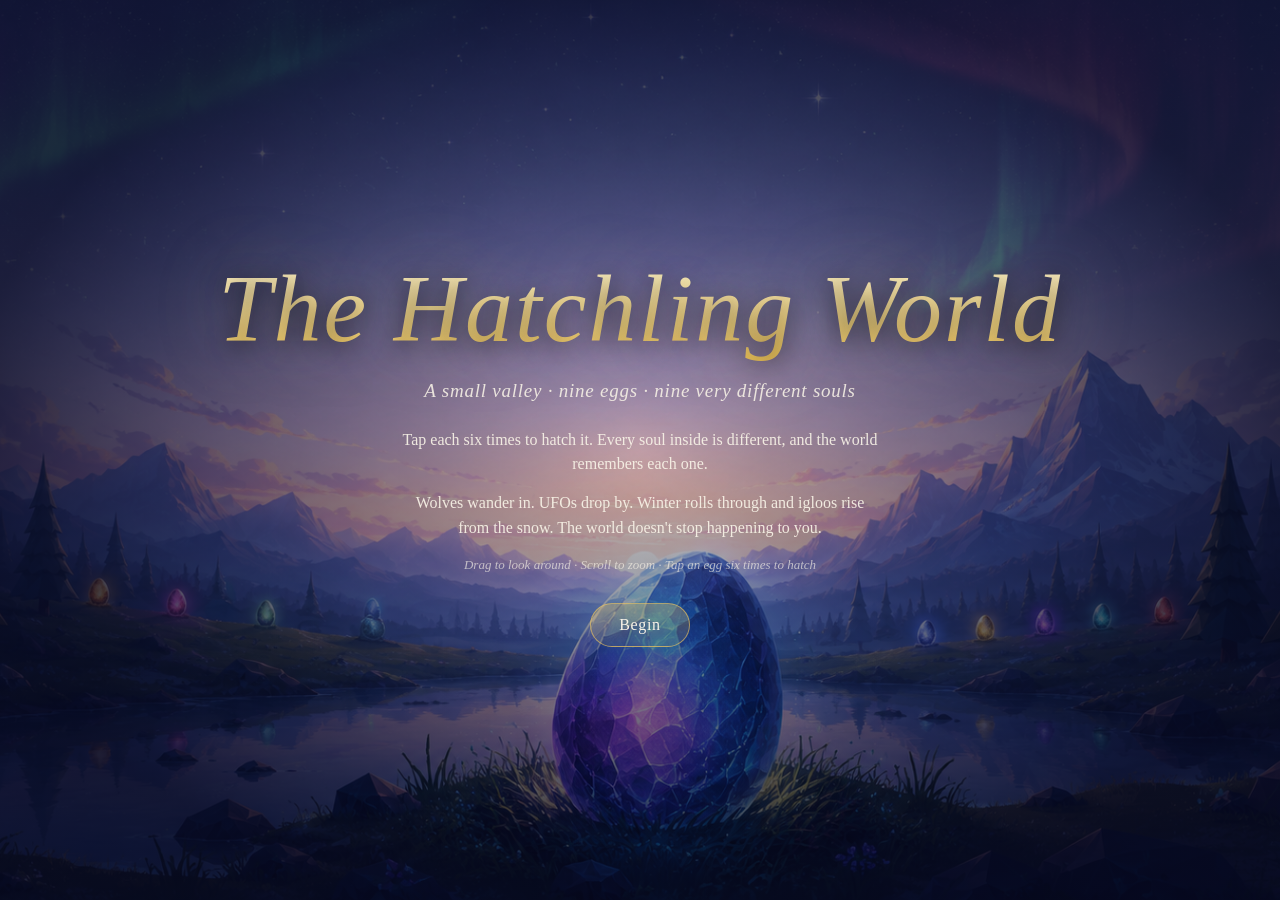
==== v2/index.html @ 956d5a46 "v2: update with vendored three.js + playtested-clean build Updates /v2/ on gh-pages with the latest " ====
<!doctype html>
<html lang="en">
  <head>
    <meta charset="utf-8" />
    <meta name="viewport" content="width=device-width,initial-scale=1,viewport-fit=cover" />
    <title>BlueChicken · The Hatchling World</title>
    <link rel="stylesheet" href="styles.css" />
    <!-- three.js + addons vendored locally under ./vendor/ so we don't depend
         on a CDN at runtime (avoids CORS / network-policy / SLA risk). The
         importmap maps the bare "three" specifier and the "three/addons/"
         prefix to local paths; the addon files themselves use `import {...}
         from 'three'` and resolve through the same map. -->
    <script type="importmap">
    {
      "imports": {
        "three":          "./vendor/three.module.js",
        "three/addons/":  "./vendor/"
      }
    }
    </script>
  </head>
  <body>
    <main id="stage" aria-label="A living 3D world where hatchlings roam and events visit">
      <canvas id="webgl"></canvas>

      <!-- Top status bar: time, weather, current event, hatched count. -->
      <header id="hud-top" role="status" aria-live="polite">
        <div class="hud-pill" id="time-pill"><span class="hud-icon" id="time-icon">☀</span><span id="time-label">Day</span></div>
        <div class="hud-pill" id="weather-pill"><span class="hud-icon" id="weather-icon">·</span><span id="weather-label">Clear</span></div>
        <div class="hud-pill" id="event-pill"><span class="hud-icon">⚑</span><span id="event-label">All quiet</span></div>
        <div class="hud-pill" id="joy-pill"><span class="hud-icon">♡</span><span id="joy-label">0 / 9 hatched</span></div>
        <button class="hud-pill hud-button" id="shop-toggle" type="button" aria-label="Open shop">⚡ Shop</button>
        <button class="hud-pill hud-button" id="codex-toggle" type="button" aria-label="Open codex">📖 Codex</button>
        <button class="hud-pill hud-button" id="audio-toggle" type="button" aria-label="Toggle audio">🔇</button>
        <button class="hud-pill hud-button" id="dev-toggle" type="button" aria-label="Toggle dev panel" hidden>⚙ Dev</button>
      </header>

      <!-- Roster strip along the bottom. -->
      <footer id="roster" aria-label="Your hatchlings"></footer>

      <!-- Inspector panel. -->
      <aside id="inspector" hidden aria-live="polite">
        <button class="close" id="inspector-close" aria-label="Close">×</button>
        <img id="insp-portrait" class="portrait" alt="" hidden />
        <h2 id="insp-name"></h2>
        <p class="role" id="insp-role"></p>
        <p class="story" id="insp-story"></p>
        <div class="stats">
          <div><span class="k">Mood</span><span class="v" id="insp-mood"></span></div>
          <div><span class="k">Joy</span><div class="bar"><div id="insp-joy"></div></div></div>
        </div>
        <button class="special" id="insp-special"></button>
        <ul class="discoveries" id="insp-discoveries"></ul>
      </aside>

      <div id="toast" role="status" aria-live="polite"></div>

      <!-- Camera/interaction hints — fades after a few seconds. -->
      <div id="controls-hint">
        <span>Drag · look around</span>
        <span>Scroll · zoom</span>
        <span>Tap an egg · hatch</span>
        <span>Tap a hatchling · pet</span>
      </div>

      <section id="welcome" role="dialog" aria-modal="false">
        <div class="welcome-art" id="welcome-art"></div>
        <div class="welcome-inner">
          <h1 class="title">The Hatchling World</h1>
          <p class="tagline">A small valley · nine eggs · nine very different souls</p>
          <p>Tap each six times to hatch it. Every soul inside is different, and the world remembers each one.</p>
          <p>Wolves wander in. UFOs drop by. Winter rolls through and igloos rise from the snow. The world doesn't stop happening to you.</p>
          <p class="hint">Drag to look around · Scroll to zoom · Tap an egg six times to hatch</p>
          <button id="welcome-go">Begin</button>
        </div>
      </section>

      <!-- Discovery codex — full-screen open book showing every hatched soul.
           Populated by main3d.js from the world's actors + discoveries. -->
      <section id="codex" hidden aria-modal="true">
        <button class="close" id="codex-close" aria-label="Close codex">×</button>
        <div class="book">
          <div class="book-page left" id="codex-left">
            <div class="page-corner tl"></div><div class="page-corner tr"></div>
            <div class="page-corner bl"></div><div class="page-corner br"></div>
            <img id="codex-portrait" class="codex-portrait" alt="" />
            <h2 id="codex-name"></h2>
            <p class="codex-role" id="codex-role"></p>
            <p class="codex-story" id="codex-story"></p>
          </div>
          <div class="book-spine"></div>
          <div class="book-page right" id="codex-right">
            <div class="page-corner tl"></div><div class="page-corner tr"></div>
            <div class="page-corner bl"></div><div class="page-corner br"></div>
            <h3>Discoveries</h3>
            <ol id="codex-discoveries" class="codex-discoveries"></ol>
            <div class="codex-thumbs" id="codex-thumbs"></div>
          </div>
        </div>
      </section>

      <!-- Accelerator shop — opens from the ⚡ HUD button. Items are defined in
           payments.js; the list is rendered by main3d.js. -->
      <section id="shop" hidden aria-modal="true">
        <div class="shop-card">
          <button class="close" id="shop-close" aria-label="Close shop">×</button>
          <h2>Tend the Valley Faster</h2>
          <p class="shop-blurb">Tiny boosts for the impatient gardener.<br><span class="shop-stripe-note">Powered by Stripe. All purchases support the keeper of the world.</span></p>
          <div class="shop-grid" id="shop-grid"></div>
        </div>
      </section>

      <!-- Mock-payment confirmation. Shown when no real Stripe link is configured;
           pretends to charge and grants the items so the flow works in demos. -->
      <section id="paystub" hidden aria-modal="true">
        <div class="shop-card paystub-card">
          <button class="close" id="paystub-close" aria-label="Cancel">×</button>
          <h2 id="paystub-title">Confirm Purchase</h2>
          <p id="paystub-body"></p>
          <div class="paystub-buttons">
            <button id="paystub-cancel" class="paystub-cancel">Cancel</button>
            <button id="paystub-confirm" class="paystub-confirm">Pretend-Pay $<span id="paystub-amount">0.00</span></button>
          </div>
          <p class="shop-stripe-note">No real card charged — Stripe Payment Link not configured. Plug one in via <code>window.STRIPE_LINKS</code> and this dialog is skipped.</p>
        </div>
      </section>

      <!-- Tester / dev panel. Hidden unless `?dev=1` is in the URL or you press
           the backtick key. Free accelerators, instant hatching, time skips,
           event triggers, save reset. -->
      <aside id="devpanel" hidden>
        <header><strong>Dev Panel</strong><button id="devpanel-close" aria-label="Close">×</button></header>
        <section>
          <h4>Time</h4>
          <button data-dev="skipphase">Skip one phase</button>
          <button data-dev="cycle">Cycle to night</button>
          <button data-dev="fasttime">Toggle 10× time</button>
        </section>
        <section>
          <h4>Eggs / Joy</h4>
          <button data-dev="hatchone">Hatch one egg</button>
          <button data-dev="hatchall">Hatch all eggs</button>
          <button data-dev="joyall">Joy +1 all</button>
          <button data-dev="solis">Summon Solis</button>
        </section>
        <section>
          <h4>Events</h4>
          <button data-event="ufo">UFO</button>
          <button data-event="wolf">Wolf</button>
          <button data-event="winter">Winter</button>
          <button data-event="auroraBorealis">Aurora</button>
          <button data-event="meteor">Meteors</button>
          <button data-event="eclipse">Eclipse</button>
        </section>
        <section>
          <h4>Shop</h4>
          <button data-dev="freeacc">+5 of each accelerator</button>
          <button data-dev="opacc">Open shop</button>
        </section>
        <section>
          <h4>Save</h4>
          <button data-dev="reset">Reset save (reload)</button>
        </section>
      </aside>

      <!-- Hatch reveal — full-screen celebration when a new character hatches. -->
      <section id="reveal" hidden aria-live="polite">
        <div class="reveal-card">
          <img id="reveal-portrait" class="portrait" alt="" />
          <h2 id="reveal-name"></h2>
          <p class="role" id="reveal-role"></p>
          <p class="story" id="reveal-story"></p>
          <button id="reveal-go">Continue</button>
        </div>
      </section>
    </main>

    <script type="module" src="main3d.js"></script>
  </body>
</html>
---- v2/styles.css ----
/* The whole game is a single full-viewport stage; the WebGL canvas fills it
   and all UI floats over it as DOM. Avoid scrolling so the world feels framed. */

:root {
  --ink:        #0e1226;       /* legacy dark text (welcome screen, body) */
  --ink-warm:   #2b1e0a;       /* parchment-card text */
  --ink-soft:   rgba(43, 30, 10, 0.78);
  --ink-faint:  rgba(43, 30, 10, 0.5);
  --paper:      #f8f3e7;       /* legacy light text (welcome over splash) */
  --parchment:  #f6ebcf;
  --parchment-low: #e2d2a8;
  --paper-edge: rgba(80, 50, 20, 0.4);
  --gold:       #f4c95d;
  --gold-deep:  #8e6b25;
  --rose:       #ef89a8;
  --leaf:       #6fb46a;

  /* Painterly card chrome: cream parchment with a thin inked border and a
     soft inner highlight + lower shadow. Used on every HUD surface that
     "floats" over the 3D scene (pills, inspector, toast, roster slots). */
  --hud-bg:     linear-gradient(180deg, var(--parchment) 0%, var(--parchment-low) 100%);
  --hud-bg-hi:  linear-gradient(180deg, #f8edd1 0%, #e8d8ad 100%);
  --parchment-shadow:
    inset 0 1px 0 rgba(255,255,255,0.55),
    inset 0 -2px 4px rgba(80, 50, 20, 0.14),
    0 2px 6px rgba(0, 0, 0, 0.30);

  --ease-soft:  cubic-bezier(.22,.61,.36,1);
}

* { box-sizing: border-box; }

html, body {
  margin: 0;
  height: 100%;
  overflow: hidden;
  font-family: "Cochin", "Iowan Old Style", "Palatino", Georgia, serif;
  color: var(--paper);
  background: #06081e;
  -webkit-font-smoothing: antialiased;
  user-select: none;
  -webkit-user-select: none;
  touch-action: manipulation;
}

#stage {
  position: fixed;
  inset: 0;
  overflow: hidden;
}

#webgl {
  position: absolute;
  inset: 0;
  width: 100%;
  height: 100%;
  display: block;
  touch-action: none;
}

/* --- HUD -------------------------------------------------------------------- */

#hud-top {
  position: absolute;
  top: 14px;
  left: 50%;
  transform: translateX(-50%);
  display: flex;
  gap: 10px;
  z-index: 10;
  pointer-events: none;
  flex-wrap: wrap;
  justify-content: center;
  max-width: calc(100vw - 24px);
}

.hud-pill {
  display: inline-flex;
  align-items: center;
  gap: 8px;
  padding: 7px 14px;
  border-radius: 999px;
  background: var(--hud-bg);
  font-size: 14px;
  font-style: italic;
  letter-spacing: 0.02em;
  border: 1px solid var(--paper-edge);
  color: var(--ink-warm);
  box-shadow: var(--parchment-shadow);
}
.hud-icon { font-size: 16px; line-height: 1; color: var(--gold-deep); }

#event-pill { background: linear-gradient(180deg, #f8e9b8 0%, #ecd278 100%); border-color: rgba(140, 95, 30, 0.55); }
#event-pill .hud-icon { color: #6a4810; }

/* Audio toggle is a pill that behaves like a button. */
.hud-button {
  pointer-events: auto;
  cursor: pointer;
  font: inherit;
  color: var(--ink-warm);
  padding: 5px 10px;
  letter-spacing: 0;
  transition: background 0.2s var(--ease-soft), transform 0.1s var(--ease-soft);
}
.hud-button:hover  { background: var(--hud-bg-hi); }
.hud-button:active { transform: scale(0.95); }

/* --- Roster ----------------------------------------------------------------- */

#roster {
  position: absolute;
  left: 50%;
  bottom: 16px;
  transform: translateX(-50%);
  display: flex;
  gap: 10px;
  padding: 10px 12px;
  border-radius: 22px;
  background: var(--hud-bg);
  border: 1px solid var(--paper-edge);
  box-shadow: var(--parchment-shadow);
  z-index: 10;
  max-width: calc(100vw - 32px);
  overflow-x: auto;
  scrollbar-width: none;
}
#roster::-webkit-scrollbar { display: none; }

/* Each slot is a gilt-framed miniature. The painting (portrait img) fills the
   slot; the slot itself supplies the cream mat and gold frame. */
.slot {
  position: relative;
  width: 66px;
  min-width: 66px;
  height: 78px;
  border-radius: 8px;
  background: linear-gradient(180deg, #f6ebcf 0%, #d8c08a 100%);
  border: 1.5px solid var(--gold-deep);
  display: flex;
  flex-direction: column;
  align-items: center;
  justify-content: flex-start;
  cursor: pointer;
  transition: transform 0.2s var(--ease-soft), box-shadow 0.2s var(--ease-soft);
  padding: 5px 4px 4px;
  flex: 0 0 auto;
  box-shadow:
    inset 0 1px 0 rgba(255,255,255,0.6),
    inset 0 -2px 3px rgba(80, 50, 20, 0.18),
    0 2px 6px rgba(0, 0, 0, 0.35);
}
.slot:hover         { transform: translateY(-3px); box-shadow: inset 0 1px 0 rgba(255,255,255,0.6), 0 4px 12px rgba(0,0,0,0.4); }
.slot.locked        { cursor: default; filter: sepia(0.7) brightness(0.6); }
.slot.locked:hover  { transform: none; }
.slot.active        {
  background: linear-gradient(180deg, #fff3c8 0%, #e9c870 100%);
  border-color: var(--gold);
  box-shadow:
    inset 0 1px 0 rgba(255,255,255,0.7),
    0 0 0 2px rgba(244,201,93,0.45),
    0 0 22px rgba(244,201,93,0.55);
}

.slot-swatch {
  width: 44px;
  height: 44px;
  border-radius: 6px;
  box-shadow: inset 0 -6px 0 rgba(0,0,0,0.15), 0 1px 0 rgba(255,255,255,0.2);
}
.slot-portrait {
  width: 52px;
  height: 52px;
  border-radius: 4px;
  object-fit: cover;
  border: 1px solid rgba(80, 50, 20, 0.5);
  box-shadow:
    inset 0 0 0 1px rgba(255,255,255,0.45),
    0 1px 3px rgba(0,0,0,0.35);
  background: #f8edd1;
}
.slot-name {
  margin-top: 3px;
  font-size: 10px;
  font-style: italic;
  letter-spacing: 0.04em;
  color: var(--ink-warm);
  white-space: nowrap;
  max-width: 60px;
  overflow: hidden;
  text-overflow: ellipsis;
}
.slot .pip {
  position: absolute;
  top: -6px;
  right: -6px;
  width: 20px;
  height: 20px;
  border-radius: 50%;
  background: var(--gold);
  color: #1a1208;
  font-size: 12px;
  font-weight: 700;
  display: flex;
  align-items: center;
  justify-content: center;
  cursor: pointer;
  box-shadow: 0 2px 6px rgba(0,0,0,0.3);
}
.slot .pip:hover { transform: scale(1.1); }

/* --- Inspector panel --------------------------------------------------------- */

#inspector {
  position: absolute;
  right: 18px;
  top: 60px;
  width: 290px;
  padding: 18px 18px 16px;
  border-radius: 14px 16px 12px 18px;  /* slightly irregular = deckle-edge */
  background: var(--hud-bg);
  border: 1px solid var(--paper-edge);
  color: var(--ink-warm);
  z-index: 11;
  box-shadow:
    inset 0 1px 0 rgba(255,255,255,0.55),
    inset 0 -3px 6px rgba(80, 50, 20, 0.14),
    0 12px 36px rgba(0, 0, 0, 0.45);
  animation: slide-in 0.35s var(--ease-soft);
}
@keyframes slide-in {
  from { transform: translateX(20px); opacity: 0; }
  to   { transform: translateX(0); opacity: 1; }
}

#inspector .close {
  position: absolute;
  top: 8px; right: 10px;
  background: none; border: 0; color: var(--ink-warm);
  font-size: 22px; line-height: 1; cursor: pointer; opacity: 0.6;
}
#inspector .close:hover { opacity: 1; }

#inspector .portrait {
  display: block;
  width: 110px;
  height: 110px;
  margin: 0 auto 10px;
  border-radius: 8px;
  object-fit: cover;
  border: 2px solid var(--gold-deep);
  box-shadow:
    inset 0 0 0 1px rgba(255,255,255,0.4),
    0 4px 14px rgba(0,0,0,0.45);
  background: #f8edd1;
}
/* Golden italic serif heading — same treatment as the welcome title. */
#inspector h2 {
  margin: 0 0 4px;
  font-size: 22px;
  font-style: italic;
  letter-spacing: 0.01em;
  text-align: center;
  background: linear-gradient(180deg, var(--gold) 0%, var(--gold-deep) 100%);
  -webkit-background-clip: text;
          background-clip: text;
  color: transparent;
  text-shadow: 0 1px 0 rgba(255,255,255,0.35);
}
#inspector .role  { margin: 0 0 10px; color: var(--ink-faint); font-style: italic; font-size: 13px; text-align: center; }
#inspector .story { margin: 0 0 14px; color: var(--ink-soft); font-size: 14px; line-height: 1.5; font-style: italic; }

#inspector .stats {
  display: grid;
  grid-template-columns: auto 1fr;
  gap: 6px 12px;
  align-items: center;
  margin-bottom: 12px;
  font-size: 13px;
}
#inspector .stats .k { color: var(--ink-faint); font-style: italic; }
#inspector .stats .v { color: var(--ink-warm); font-style: italic; }
#inspector .stats .bar {
  grid-column: 2;
  height: 7px;
  border-radius: 4px;
  background: rgba(80, 50, 20, 0.18);
  box-shadow: inset 0 1px 2px rgba(80, 50, 20, 0.3);
  overflow: hidden;
}
#inspector .stats .bar > div {
  height: 100%;
  background: linear-gradient(90deg, var(--rose), var(--gold));
  width: 0%;
  transition: width 0.5s var(--ease-soft);
}

#inspector .special {
  width: 100%;
  padding: 10px 14px;
  border-radius: 10px;
  border: 1px solid var(--gold-deep);
  background: linear-gradient(180deg, #f9e29d 0%, #e3b956 100%);
  color: #4a3416;
  font-family: inherit;
  font-style: italic;
  font-size: 15px;
  letter-spacing: 0.02em;
  cursor: pointer;
  box-shadow:
    inset 0 1px 0 rgba(255,255,255,0.55),
    inset 0 -2px 3px rgba(80, 50, 20, 0.18),
    0 2px 6px rgba(0,0,0,0.25);
  transition: transform 0.1s var(--ease-soft), background 0.2s var(--ease-soft);
}
#inspector .special:hover { background: linear-gradient(180deg, #fcec9a 0%, #f0c460 100%); }
#inspector .special:active { transform: scale(0.98); }
#inspector .special.cooling { opacity: 0.5; cursor: wait; }

#inspector .discoveries {
  list-style: none;
  margin: 14px 0 0;
  padding: 0;
  max-height: 110px;
  overflow-y: auto;
  font-size: 13px;
  color: var(--ink-soft);
  font-style: italic;
  line-height: 1.4;
}
#inspector .discoveries li {
  padding: 5px 0;
  border-top: 1px dashed rgba(80, 50, 20, 0.25);
}
#inspector .discoveries li:first-child { border-top: 0; }

/* --- Toast ------------------------------------------------------------------ */

#toast {
  position: absolute;
  top: 70px;
  left: 50%;
  transform: translateX(-50%) translateY(-10px);
  padding: 12px 24px;
  border-radius: 14px 18px 12px 22px;  /* deckle edge */
  background: var(--hud-bg);
  border: 1px solid var(--paper-edge);
  color: var(--ink-warm);
  font-size: 15px;
  font-style: italic;
  letter-spacing: 0.01em;
  z-index: 20;
  opacity: 0;
  pointer-events: none;
  box-shadow:
    inset 0 1px 0 rgba(255,255,255,0.55),
    0 8px 20px rgba(0, 0, 0, 0.4);
  transition: opacity 0.4s var(--ease-soft), transform 0.4s var(--ease-soft);
  max-width: 80vw;
  text-align: center;
}
#toast.show { opacity: 1; transform: translateX(-50%) translateY(0); }

/* --- Controls hint ---------------------------------------------------------- */

#controls-hint {
  position: absolute;
  left: 18px;
  bottom: 18px;
  z-index: 9;
  display: flex;
  flex-direction: column;
  gap: 4px;
  font-size: 12px;
  color: rgba(255,255,255,0.7);
  font-style: italic;
  text-shadow: 0 1px 2px rgba(0,0,0,0.6);
  transition: opacity 1.2s var(--ease-soft);
  pointer-events: none;
}
#controls-hint.fade { opacity: 0; }

/* --- Welcome ---------------------------------------------------------------- */

#welcome {
  position: absolute;
  inset: 0;
  z-index: 30;
  display: flex;
  flex-direction: column;
  align-items: center;
  justify-content: center;
  text-align: center;
  padding: 40px;
  transition: opacity 0.6s var(--ease-soft);
  overflow: hidden;
}
#welcome.hide { opacity: 0; pointer-events: none; }

/* Splash background — set as a style attribute in JS so we can swap the URL once
   the title image is generated. Falls back to the radial gradient otherwise. */
.welcome-art {
  position: absolute;
  inset: 0;
  background: radial-gradient(ellipse at center, rgba(6,8,30,0.55), rgba(6,8,30,0.95));
  background-size: cover;
  background-position: center;
  z-index: 0;
}
.welcome-art::after {
  /* Vignette over the splash so the text stays readable on any image. */
  content: "";
  position: absolute; inset: 0;
  background: radial-gradient(ellipse at center, rgba(6,8,30,0.20), rgba(6,8,30,0.85) 75%);
}
.welcome-inner {
  position: relative;
  z-index: 1;
  display: flex;
  flex-direction: column;
  align-items: center;
}
#welcome h1 {
  font-size: clamp(28px, 5vw, 48px);
  margin: 0 0 16px;
  letter-spacing: 0.01em;
}

/* Big serif title sitting over the splash, with a gold-into-cream gradient
   fill plus a wide soft glow so it reads on any background. Staggered entry. */
#welcome h1.title {
  font-size: clamp(40px, 8vw, 96px);
  font-weight: 400;
  font-style: italic;
  letter-spacing: 0.02em;
  margin: 0 0 12px;
  background: linear-gradient(180deg, #fff8d8 0%, #f0c558 100%);
  -webkit-background-clip: text;
          background-clip: text;
  color: transparent;
  text-shadow: 0 4px 24px rgba(0,0,0,0.6), 0 0 80px rgba(244,201,93,0.35);
  animation: title-in 1.6s var(--ease-soft) both;
}
@keyframes title-in {
  from { transform: translateY(14px) scale(0.96); opacity: 0; filter: blur(6px); }
  to   { transform: translateY(0) scale(1);       opacity: 1; filter: blur(0); }
}
#welcome p.tagline {
  font-style: italic;
  font-size: clamp(15px, 2vw, 19px);
  letter-spacing: 0.04em;
  margin: 0 0 22px;
  animation: tagline-in 1.6s 0.3s var(--ease-soft) both;
}
@keyframes tagline-in {
  from { transform: translateY(8px); opacity: 0; }
  to   { transform: translateY(0);   opacity: 0.88; }
}

#welcome p {
  max-width: 480px;
  font-size: 16px;
  line-height: 1.55;
  opacity: 0.92;
  margin: 0 0 14px;
}
#welcome p.hint { font-size: 13px; opacity: 0.65; font-style: italic; }
#welcome button {
  margin-top: 14px;
  padding: 12px 28px;
  border-radius: 999px;
  border: 1px solid rgba(244,201,93,0.6);
  background: linear-gradient(180deg, rgba(244,201,93,0.30), rgba(244,201,93,0.08));
  color: var(--paper);
  font-family: inherit;
  font-size: 16px;
  letter-spacing: 0.04em;
  cursor: pointer;
  transition: transform 0.15s var(--ease-soft);
}
#welcome button:hover  { transform: scale(1.04); }
#welcome button:active { transform: scale(0.98); }

/* --- Discovery codex ------------------------------------------------------ */

#codex {
  position: absolute;
  inset: 0;
  z-index: 35;
  background: radial-gradient(ellipse at center, rgba(20,15,8,0.7), rgba(6,5,2,0.92));
  display: flex;
  align-items: center;
  justify-content: center;
  padding: 32px;
  animation: reveal-fade 0.4s var(--ease-soft);
}
#codex[hidden] { display: none; }

#codex .close {
  position: absolute;
  top: 18px; right: 18px;
  width: 40px; height: 40px;
  border-radius: 50%;
  border: 1px solid var(--paper-edge);
  background: var(--hud-bg);
  color: var(--ink-warm);
  font-size: 22px; line-height: 1;
  cursor: pointer;
  box-shadow: var(--parchment-shadow);
}
#codex .close:hover { background: var(--hud-bg-hi); }

.book {
  display: grid;
  grid-template-columns: 1fr 6px 1fr;
  gap: 0;
  max-width: 1100px;
  width: 100%;
  height: 100%;
  max-height: 760px;
  position: relative;
  filter: drop-shadow(0 30px 60px rgba(0,0,0,0.7));
  animation: book-open 0.55s var(--ease-soft);
}
@keyframes book-open {
  from { transform: scale(0.92) rotateX(8deg); opacity: 0; }
  to   { transform: scale(1) rotateX(0);       opacity: 1; }
}
.book-page {
  position: relative;
  background: linear-gradient(180deg, #f6ebcf 0%, #ead7a5 100%);
  border: 1px solid rgba(90, 60, 25, 0.4);
  padding: 36px 40px;
  overflow-y: auto;
  color: var(--ink-warm);
  box-shadow: inset 0 1px 0 rgba(255,255,255,0.55), inset 0 -3px 8px rgba(80, 50, 20, 0.18);
}
.book-page.left  { border-radius: 14px 4px 4px 14px; text-align: center; }
.book-page.right { border-radius: 4px 14px 14px 4px; }
.book-spine {
  background: linear-gradient(180deg, #6a4818 0%, #3e2a0e 50%, #6a4818 100%);
  border-left: 1px solid rgba(0,0,0,0.5);
  border-right: 1px solid rgba(0,0,0,0.5);
  box-shadow: inset 0 0 10px rgba(0,0,0,0.5);
}
/* Tiny gilt corner ornaments on each page. Drawn with conic gradients so we
   don't ship more assets. */
.page-corner {
  position: absolute;
  width: 28px;
  height: 28px;
  background:
    radial-gradient(circle at 8px 8px, rgba(244,201,93,0.85) 0 4px, transparent 5px),
    linear-gradient(45deg, transparent 50%, rgba(140,95,30,0.45) 50%, transparent 56%);
  background-size: 100% 100%;
  pointer-events: none;
}
.page-corner.tl { top: 8px; left: 8px;  transform: rotate(0deg); }
.page-corner.tr { top: 8px; right: 8px; transform: rotate(90deg); }
.page-corner.bl { bottom: 8px; left: 8px; transform: rotate(-90deg); }
.page-corner.br { bottom: 8px; right: 8px; transform: rotate(180deg); }

.codex-portrait {
  display: block;
  width: 260px;
  height: 260px;
  margin: 8px auto 18px;
  border-radius: 10px;
  object-fit: cover;
  border: 6px solid var(--gold-deep);
  outline: 1px solid var(--gold);
  outline-offset: -8px;
  box-shadow:
    inset 0 0 0 1px rgba(255,255,255,0.4),
    0 8px 22px rgba(0,0,0,0.5);
  background: #f8edd1;
}
#codex h2 {
  margin: 0 0 4px;
  font-size: clamp(28px, 4vw, 38px);
  font-style: italic;
  letter-spacing: 0.01em;
  background: linear-gradient(180deg, var(--gold) 0%, var(--gold-deep) 100%);
  -webkit-background-clip: text;
          background-clip: text;
  color: transparent;
  text-shadow: 0 1px 0 rgba(255,255,255,0.35);
}
.codex-role {
  margin: 0 0 18px;
  color: var(--ink-faint);
  font-style: italic;
  font-size: 15px;
}
.codex-story {
  margin: 0;
  color: var(--ink-soft);
  font-size: 16px;
  line-height: 1.6;
  font-style: italic;
  max-width: 380px;
  text-align: left;
}

.book-page.right h3 {
  margin: 4px 0 14px;
  font-size: 22px;
  font-style: italic;
  letter-spacing: 0.04em;
  color: var(--gold-deep);
  border-bottom: 1px solid rgba(140, 95, 30, 0.4);
  padding-bottom: 8px;
  text-align: left;
}
.codex-discoveries {
  list-style: none;
  counter-reset: discoveries;
  padding: 0;
  margin: 0 0 18px;
  color: var(--ink-soft);
  font-style: italic;
  font-size: 15px;
  line-height: 1.55;
}
.codex-discoveries li {
  position: relative;
  padding: 7px 0 7px 28px;
  border-top: 1px dashed rgba(80, 50, 20, 0.22);
  counter-increment: discoveries;
}
.codex-discoveries li:first-child { border-top: 0; }
.codex-discoveries li::before {
  content: counter(discoveries);
  position: absolute;
  left: 0; top: 7px;
  width: 20px;
  text-align: right;
  color: var(--gold-deep);
  font-style: italic;
}
.codex-discoveries .empty {
  border-top: 0;
  padding-left: 0;
  color: var(--ink-faint);
}
.codex-discoveries .empty::before { content: ""; }

.codex-thumbs {
  display: flex;
  flex-wrap: wrap;
  gap: 8px;
  padding-top: 12px;
  border-top: 1px solid rgba(80, 50, 20, 0.22);
}
.codex-thumb {
  width: 48px;
  height: 48px;
  border-radius: 6px;
  border: 1.5px solid var(--gold-deep);
  object-fit: cover;
  cursor: pointer;
  background: #f8edd1;
  box-shadow: inset 0 0 0 1px rgba(255,255,255,0.35), 0 1px 3px rgba(0,0,0,0.3);
  transition: transform 0.15s var(--ease-soft);
}
.codex-thumb:hover  { transform: translateY(-2px) scale(1.05); }
.codex-thumb.active { border-color: var(--gold); box-shadow: 0 0 0 2px rgba(244,201,93,0.4), 0 0 14px rgba(244,201,93,0.5); }
.codex-thumb.locked { filter: sepia(0.7) brightness(0.55); cursor: not-allowed; }

@media (max-width: 800px) {
  .book { grid-template-columns: 1fr; max-height: 100%; }
  .book-spine { display: none; }
  .codex-portrait { width: 180px; height: 180px; }
}

/* --- Shop ----------------------------------------------------------------- */

#shop, #paystub {
  position: absolute;
  inset: 0;
  z-index: 36;
  background: radial-gradient(ellipse at center, rgba(20,15,8,0.62), rgba(6,5,2,0.92));
  display: flex;
  align-items: center;
  justify-content: center;
  padding: 32px;
  animation: reveal-fade 0.4s var(--ease-soft);
}
#shop[hidden], #paystub[hidden] { display: none; }

.shop-card {
  max-width: 720px;
  width: 100%;
  background: linear-gradient(180deg, #f6ebcf 0%, #ead7a5 100%);
  border: 1px solid var(--paper-edge);
  border-radius: 14px 16px 12px 18px;
  color: var(--ink-warm);
  padding: 30px 32px 24px;
  box-shadow:
    inset 0 1px 0 rgba(255,255,255,0.55),
    inset 0 -3px 8px rgba(80, 50, 20, 0.16),
    0 18px 50px rgba(0, 0, 0, 0.55);
  animation: book-open 0.45s var(--ease-soft);
  position: relative;
}
.shop-card .close {
  position: absolute;
  top: 14px; right: 16px;
  width: 32px; height: 32px;
  border-radius: 50%;
  border: 1px solid var(--paper-edge);
  background: rgba(255,255,255,0.4);
  color: var(--ink-warm);
  font-size: 20px;
  cursor: pointer;
}
.shop-card h2 {
  margin: 0 0 6px;
  font-size: clamp(26px, 3.5vw, 32px);
  font-style: italic;
  background: linear-gradient(180deg, var(--gold) 0%, var(--gold-deep) 100%);
  -webkit-background-clip: text; background-clip: text;
  color: transparent;
  text-align: center;
}
.shop-blurb { margin: 0 0 18px; text-align: center; color: var(--ink-soft); font-style: italic; }
.shop-stripe-note {
  display: block;
  font-size: 11px;
  color: var(--ink-faint);
  letter-spacing: 0.04em;
  margin-top: 6px;
}

.shop-grid {
  display: grid;
  grid-template-columns: repeat(2, 1fr);
  gap: 14px;
}
@media (max-width: 600px) {
  .shop-grid { grid-template-columns: 1fr; }
}

.shop-item {
  background: linear-gradient(180deg, #f8edd1 0%, #e0cb96 100%);
  border: 1px solid var(--paper-edge);
  border-radius: 10px;
  padding: 14px 14px 12px;
  display: flex;
  flex-direction: column;
  gap: 8px;
  box-shadow: inset 0 1px 0 rgba(255,255,255,0.5), inset 0 -2px 4px rgba(80,50,20,0.15);
}
.shop-item .shop-item-row {
  display: flex; align-items: center; gap: 10px;
}
.shop-item .shop-icon {
  font-size: 30px; line-height: 1;
  color: var(--gold-deep);
}
.shop-item .shop-name {
  font-size: 18px; font-style: italic;
  color: var(--ink-warm);
  flex: 1;
}
.shop-item .shop-count {
  font-size: 12px; color: var(--ink-faint);
  font-style: italic;
}
.shop-item .shop-desc { font-size: 13px; color: var(--ink-soft); font-style: italic; line-height: 1.4; }
.shop-item .shop-actions {
  display: flex; gap: 8px; align-items: center;
  margin-top: auto;
}
.shop-item button {
  flex: 1;
  padding: 8px 12px;
  border-radius: 8px;
  border: 1px solid var(--gold-deep);
  background: linear-gradient(180deg, #f9e29d 0%, #e3b956 100%);
  color: #4a3416;
  font-family: inherit;
  font-style: italic;
  font-size: 13px;
  cursor: pointer;
  box-shadow: inset 0 1px 0 rgba(255,255,255,0.55), 0 1px 3px rgba(0,0,0,0.25);
}
.shop-item button:hover { background: linear-gradient(180deg, #fcec9a, #f0c460); }
.shop-item button.use-btn {
  background: linear-gradient(180deg, #e0d9c4, #cab98e);
  border-color: rgba(110, 80, 30, 0.6);
}
.shop-item button:disabled {
  opacity: 0.4; cursor: not-allowed;
}

.paystub-card { max-width: 480px; }
.paystub-buttons { display: flex; gap: 10px; margin-top: 14px; }
.paystub-buttons button {
  flex: 1;
  padding: 10px 14px;
  border-radius: 10px;
  font-family: inherit; font-style: italic; font-size: 14px;
  cursor: pointer;
}
.paystub-cancel  { background: rgba(255,255,255,0.4); color: var(--ink-warm); border: 1px solid var(--paper-edge); }
.paystub-confirm { background: linear-gradient(180deg, #f9e29d, #e3b956); color: #4a3416; border: 1px solid var(--gold-deep); }

/* --- Dev panel ------------------------------------------------------------ */

#devpanel {
  position: absolute;
  top: 60px;
  left: 18px;
  width: 230px;
  z-index: 14;
  background: rgba(20, 20, 30, 0.85);
  border: 1px solid rgba(120, 200, 120, 0.4);
  border-radius: 8px;
  padding: 10px 12px;
  color: #d0eecc;
  font: 12px/1.4 ui-monospace, Menlo, monospace;
  box-shadow: 0 4px 12px rgba(0,0,0,0.5);
  max-height: calc(100vh - 100px);
  overflow-y: auto;
}
#devpanel header {
  display: flex; justify-content: space-between; align-items: center;
  border-bottom: 1px solid rgba(120,200,120,0.3);
  padding-bottom: 6px; margin-bottom: 8px;
}
#devpanel header button {
  background: none; border: 0; color: #d0eecc; font-size: 16px; line-height: 1; cursor: pointer;
}
#devpanel section { margin-bottom: 8px; }
#devpanel h4 {
  font: 11px/1 ui-monospace, monospace;
  letter-spacing: 0.06em; color: #88c98a;
  margin: 0 0 4px; text-transform: uppercase;
}
#devpanel button {
  display: inline-block;
  margin: 2px 4px 2px 0;
  padding: 4px 8px;
  border: 1px solid rgba(120,200,120,0.4);
  background: rgba(30, 40, 30, 0.7);
  color: #d0eecc;
  font: inherit;
  border-radius: 4px;
  cursor: pointer;
}
#devpanel button:hover { background: rgba(50, 70, 50, 0.9); }

/* --- Hatch reveal --------------------------------------------------------- */

#reveal {
  position: absolute;
  inset: 0;
  z-index: 40;
  background: radial-gradient(ellipse at center, rgba(6,8,30,0.55), rgba(6,8,30,0.92));
  display: flex;
  align-items: center;
  justify-content: center;
  padding: 30px;
  animation: reveal-fade 0.4s var(--ease-soft);
}
#reveal[hidden] { display: none; }
@keyframes reveal-fade { from { opacity: 0; } to { opacity: 1; } }

.reveal-card {
  max-width: 460px;
  text-align: center;
  display: flex;
  flex-direction: column;
  align-items: center;
  gap: 14px;
  animation: reveal-pop 0.7s var(--ease-soft);
}
@keyframes reveal-pop {
  0%   { transform: translateY(20px) scale(0.92); opacity: 0; }
  100% { transform: translateY(0) scale(1); opacity: 1; }
}
.reveal-card .portrait {
  width: 240px;
  height: 240px;
  border-radius: 10px;
  object-fit: cover;
  /* Gilt frame: a thick dark border with a thin gold inset line. */
  border: 6px solid var(--gold-deep);
  outline: 1px solid var(--gold);
  outline-offset: -8px;
  box-shadow:
    inset 0 0 0 1px rgba(255,255,255,0.4),
    0 14px 42px rgba(0,0,0,0.6),
    0 0 0 14px rgba(244,201,93,0.08);
  background: #f8edd1;
  animation: reveal-kenburns 14s linear infinite;
  transform-origin: 50% 45%;
}
@keyframes reveal-kenburns {
  0%   { transform: scale(1.00) translate(0, 0); }
  50%  { transform: scale(1.14) translate(-2%, -3%); }
  100% { transform: scale(1.00) translate(0, 0); }
}
/* Slow rotating gold ring behind the portrait — implemented as an inner
   ::before halo on the card so we don't need an extra DOM element. */
.reveal-card { position: relative; }
.reveal-card::before {
  content: "";
  position: absolute;
  top: 6px;
  width: 248px;
  height: 248px;
  border-radius: 50%;
  background: conic-gradient(from 0deg, rgba(244,201,93,0.0), rgba(244,201,93,0.35), rgba(244,201,93,0.0) 70%);
  filter: blur(8px);
  z-index: -1;
  animation: reveal-ring 9s linear infinite;
}
@keyframes reveal-ring {
  from { transform: rotate(0deg); }
  to   { transform: rotate(360deg); }
}
/* Golden italic serif name — same treatment as the welcome title. */
.reveal-card h2 {
  margin: 8px 0 0;
  font-size: clamp(34px, 5vw, 44px);
  font-style: italic;
  letter-spacing: 0.01em;
  background: linear-gradient(180deg, #fff8d8 0%, #f0c558 100%);
  -webkit-background-clip: text;
          background-clip: text;
  color: transparent;
  text-shadow: 0 3px 16px rgba(0,0,0,0.55), 0 0 36px rgba(244,201,93,0.4);
  animation: reveal-name-in 0.9s 0.35s var(--ease-soft) both;
}
@keyframes reveal-name-in {
  from { transform: translateY(8px); opacity: 0; filter: blur(4px); }
  to   { transform: translateY(0);   opacity: 1; filter: blur(0); }
}
.reveal-card .role  {
  margin: 0;
  color: rgba(255, 240, 200, 0.85);
  font-style: italic;
  font-size: 16px;
  animation: reveal-name-in 0.9s 0.65s var(--ease-soft) both;
}
.reveal-card .story {
  margin: 0;
  font-size: 16px;
  line-height: 1.55;
  color: rgba(255, 244, 220, 0.92);
  max-width: 420px;
  font-style: italic;
  animation: reveal-name-in 1.0s 0.95s var(--ease-soft) both;
}
.reveal-card button {
  animation: reveal-name-in 0.9s 1.2s var(--ease-soft) both;
}
.reveal-card button {
  margin-top: 6px;
  padding: 10px 24px;
  border-radius: 999px;
  border: 1px solid rgba(244,201,93,0.6);
  background: linear-gradient(180deg, rgba(244,201,93,0.30), rgba(244,201,93,0.08));
  color: var(--paper);
  font-family: inherit;
  font-size: 14px;
  letter-spacing: 0.04em;
  cursor: pointer;
}
.reveal-card button:hover { transform: scale(1.04); }
.reveal-card button:active { transform: scale(0.98); }

/* --- Phones --------------------------------------------------------------- */

@media (max-width: 600px) {
  .reveal-card .portrait { width: 160px; height: 160px; }
  .reveal-card h2 { font-size: 28px; }
  #inspector { right: 8px; left: 8px; width: auto; top: 56px; }
  .hud-pill  { font-size: 12px; padding: 6px 10px; }
  .slot      { width: 54px; min-width: 54px; height: 54px; padding: 4px; }
  .slot-swatch { width: 26px; height: 26px; }
  .slot-name   { font-size: 9px; max-width: 50px; }
  #controls-hint { left: 8px; bottom: 8px; font-size: 11px; }
}
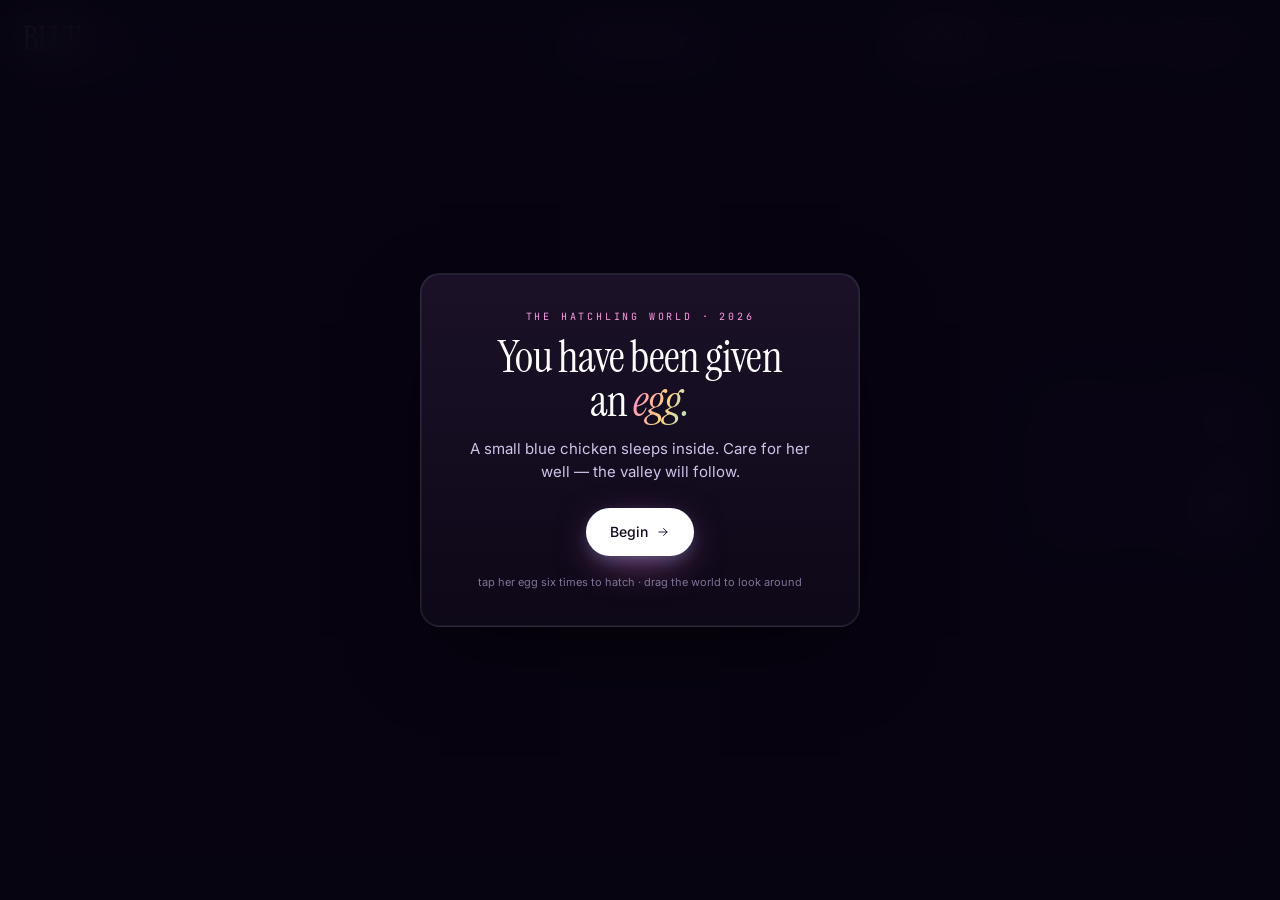
==== commit 42bf51ce: "v2: full UI port to V1 PRD (Cluckbot UI shell + Hatchling World engine)" ====
--- a/v2/index.html
+++ b/v2/index.html
@@ -1,180 +1,257 @@
 <!doctype html>
 <html lang="en">
-  <head>
-    <meta charset="utf-8" />
-    <meta name="viewport" content="width=device-width,initial-scale=1,viewport-fit=cover" />
-    <title>BlueChicken · The Hatchling World</title>
-    <link rel="stylesheet" href="styles.css" />
-    <!-- three.js + addons vendored locally under ./vendor/ so we don't depend
-         on a CDN at runtime (avoids CORS / network-policy / SLA risk). The
-         importmap maps the bare "three" specifier and the "three/addons/"
-         prefix to local paths; the addon files themselves use `import {...}
-         from 'three'` and resolve through the same map. -->
-    <script type="importmap">
-    {
-      "imports": {
-        "three":          "./vendor/three.module.js",
-        "three/addons/":  "./vendor/"
-      }
+<head>
+  <meta charset="utf-8" />
+  <meta name="viewport" content="width=device-width,initial-scale=1,viewport-fit=cover" />
+  <meta name="theme-color" content="#0a0710" />
+  <title>The Hatchling World — care for Blue, unlock a valley</title>
+  <meta name="description" content="Care for Blue Chicken. As your bond grows, prize hatchlings arrive — each from a different soul." />
+
+  <!-- V1 typography (Cluckbot PRD). Falls back to system fonts if CDN blocked. -->
+  <link rel="preconnect" href="https://fonts.googleapis.com" />
+  <link rel="preconnect" href="https://fonts.gstatic.com" crossorigin />
+  <link href="https://fonts.googleapis.com/css2?family=Inter:wght@300;400;500;600;700&family=Instrument+Serif:ital@0;1&family=JetBrains+Mono:wght@400;500;600&display=swap" rel="stylesheet" />
+  <link rel="stylesheet" href="styles.css" />
+
+  <script type="importmap">
+  {
+    "imports": {
+      "three":          "./vendor/three.module.js",
+      "three/addons/":  "./vendor/"
     }
-    </script>
-  </head>
-  <body>
-    <main id="stage" aria-label="A living 3D world where hatchlings roam and events visit">
-      <canvas id="webgl"></canvas>
-
-      <!-- Top status bar: time, weather, current event, hatched count. -->
-      <header id="hud-top" role="status" aria-live="polite">
-        <div class="hud-pill" id="time-pill"><span class="hud-icon" id="time-icon">☀</span><span id="time-label">Day</span></div>
-        <div class="hud-pill" id="weather-pill"><span class="hud-icon" id="weather-icon">·</span><span id="weather-label">Clear</span></div>
-        <div class="hud-pill" id="event-pill"><span class="hud-icon">⚑</span><span id="event-label">All quiet</span></div>
-        <div class="hud-pill" id="joy-pill"><span class="hud-icon">♡</span><span id="joy-label">0 / 9 hatched</span></div>
-        <button class="hud-pill hud-button" id="shop-toggle" type="button" aria-label="Open shop">⚡ Shop</button>
-        <button class="hud-pill hud-button" id="codex-toggle" type="button" aria-label="Open codex">📖 Codex</button>
-        <button class="hud-pill hud-button" id="audio-toggle" type="button" aria-label="Toggle audio">🔇</button>
-        <button class="hud-pill hud-button" id="dev-toggle" type="button" aria-label="Toggle dev panel" hidden>⚙ Dev</button>
+  }
+  </script>
+</head>
+<body>
+
+  <!-- Subtle film grain over everything, V1-style. -->
+  <div id="grain" aria-hidden="true"></div>
+
+  <!-- The 3D scene sits behind the HUD chrome. Same canvas id main3d.js binds to. -->
+  <canvas id="webgl" aria-hidden="true"></canvas>
+
+  <!-- =================== WELCOME / NAMING (V1 style) =================== -->
+  <div id="welcome" class="modal" aria-modal="false">
+    <div class="modal-card">
+      <p class="kicker">the hatchling world · 2026</p>
+      <h1>You have been given<br/>an <em>egg.</em></h1>
+      <p class="lede">A small blue chicken sleeps inside. Care for her well — the valley will follow.</p>
+      <button id="welcome-go" class="cta" type="button">
+        <span class="cta-label">Begin
+          <svg viewBox="0 0 24 24" width="14" height="14" aria-hidden="true">
+            <path d="M5 12h14M13 6l6 6-6 6" fill="none" stroke="currentColor" stroke-width="1.6" stroke-linecap="round" stroke-linejoin="round"/>
+          </svg>
+        </span>
+      </button>
+      <p class="modal-hint">tap her egg six times to hatch · drag the world to look around</p>
+    </div>
+  </div>
+
+  <!-- =================== MAIN STAGE =================== -->
+  <main id="stage" class="stage">
+
+    <!-- Topbar: BLUE / age / vibe / coins / quick buttons. -->
+    <header class="topbar">
+      <div class="top-left">
+        <h2 class="pet-name" id="petName">BLUE</h2>
+        <span class="pet-meta">
+          <span class="pet-stage" id="petStage">egg</span>
+          <span class="pet-age"   id="petAge">0s</span>
+        </span>
+      </div>
+      <div class="top-center">
+        <span class="vibe" id="petVibe">Tap her egg six times.</span>
+      </div>
+      <div class="top-right">
+        <span class="coin-balance" id="coinBalance" aria-label="Hatched count">
+          <span class="coin-icon" aria-hidden="true">◎</span>
+          <b id="coinCount">0 / 10</b>
+        </span>
+        <button id="codex-toggle" class="ghost" type="button">CODEX</button>
+        <button id="shop-toggle"  class="ghost" type="button">STORE</button>
+        <button id="audio-toggle" class="ghost" type="button">SOUND: OFF</button>
+        <button id="dev-toggle"   class="ghost" type="button" hidden>DEV</button>
+      </div>
+    </header>
+
+    <!-- Needs panel: 5 stat bars + bond. Surfaces from Blue's care.js. -->
+    <aside class="needs" id="careNeeds" aria-label="Blue's needs" hidden>
+      <div class="need" data-key="hunger">
+        <span class="need-icon" aria-hidden="true">⌬</span>
+        <span class="need-label">HUNGER</span>
+        <div class="need-bar"><i id="bar-hunger"></i></div>
+      </div>
+      <div class="need" data-key="energy">
+        <span class="need-icon" aria-hidden="true">◔</span>
+        <span class="need-label">ENERGY</span>
+        <div class="need-bar"><i id="bar-energy"></i></div>
+      </div>
+      <div class="need" data-key="happiness">
+        <span class="need-icon" aria-hidden="true">✿</span>
+        <span class="need-label">HAPPY</span>
+        <div class="need-bar"><i id="bar-happiness"></i></div>
+      </div>
+      <div class="need" data-key="cleanliness">
+        <span class="need-icon" aria-hidden="true">≈</span>
+        <span class="need-label">CLEAN</span>
+        <div class="need-bar"><i id="bar-cleanliness"></i></div>
+      </div>
+      <div class="need critical" data-key="sanity">
+        <span class="need-icon" aria-hidden="true">◉</span>
+        <span class="need-label">CALM</span>
+        <div class="need-bar"><i id="bar-sanity"></i></div>
+      </div>
+      <div class="need bond" data-key="bond">
+        <span class="need-icon" aria-hidden="true">♡</span>
+        <span class="need-label">BOND</span>
+        <div class="need-bar"><i id="bar-bond"></i></div>
+      </div>
+    </aside>
+
+    <!-- Right: world stats (BOND / HATCHED / NEXT PRIZE / EVENT). -->
+    <aside class="stats" aria-label="World stats">
+      <div class="stat"><span class="stat-label">HATCHED</span><span class="stat-value" id="stat-hatched">0 / 10</span></div>
+      <div class="stat"><span class="stat-label">NEXT</span><span class="stat-value" id="stat-next">—</span></div>
+      <div class="stat"><span class="stat-label">TIME</span><span class="stat-value" id="stat-time">DAY</span></div>
+      <div class="stat"><span class="stat-label">EVENT</span><span class="stat-value" id="stat-event">QUIET</span></div>
+    </aside>
+
+    <!-- Habitat — the 3D world is rendered to the webgl canvas behind. This
+         div is the click hit target and floats over the canvas for raycasting. -->
+    <div class="habitat" id="habitat" aria-label="The Hatchling Valley"></div>
+
+    <!-- Action bar: FEED / PLAY / PET / CLEAN / SLEEP (matches V1 verbatim). -->
+    <footer class="actions" id="careActions" hidden>
+      <button class="action" data-care="feed">
+        <span class="action-glyph">🌾</span>
+        <span class="action-name">FEED</span>
+      </button>
+      <button class="action" data-care="play">
+        <span class="action-glyph">⚐</span>
+        <span class="action-name">PLAY</span>
+      </button>
+      <button class="action" data-care="pet">
+        <span class="action-glyph">♡</span>
+        <span class="action-name">PET</span>
+      </button>
+      <button class="action" data-care="clean">
+        <span class="action-glyph">⌫</span>
+        <span class="action-name">CLEAN</span>
+      </button>
+      <button class="action" data-care="sleep">
+        <span class="action-glyph">☾</span>
+        <span class="action-name">SLEEP</span>
+      </button>
+    </footer>
+
+    <div class="float-msg" id="floatMsg" aria-live="polite"></div>
+  </main>
+
+  <!-- =================== HATCH REVEAL MODAL (V1-style card) =================== -->
+  <div id="reveal" class="modal" hidden aria-modal="true">
+    <div class="modal-card reveal-card">
+      <p class="kicker">it hatched</p>
+      <img id="reveal-portrait" class="reveal-portrait" alt="" />
+      <h1 id="reveal-name">Blue</h1>
+      <p class="variant-tag" id="reveal-role">Hatchling Keeper</p>
+      <p class="lede" id="reveal-story"></p>
+      <button id="reveal-go" class="cta" type="button">
+        <span class="cta-label">Continue</span>
+      </button>
+    </div>
+  </div>
+
+  <!-- =================== CODEX MODAL =================== -->
+  <div id="codex" class="modal" hidden aria-modal="true">
+    <div class="modal-card codex-card">
+      <header class="shop-head">
+        <div>
+          <p class="kicker">field journal</p>
+          <h2 id="codex-name">Blue</h2>
+        </div>
+        <button id="codex-close" class="ghost" type="button">CLOSE</button>
       </header>
-
-      <!-- Roster strip along the bottom. -->
-      <footer id="roster" aria-label="Your hatchlings"></footer>
-
-      <!-- Inspector panel. -->
-      <aside id="inspector" hidden aria-live="polite">
-        <button class="close" id="inspector-close" aria-label="Close">×</button>
-        <img id="insp-portrait" class="portrait" alt="" hidden />
-        <h2 id="insp-name"></h2>
-        <p class="role" id="insp-role"></p>
-        <p class="story" id="insp-story"></p>
-        <div class="stats">
-          <div><span class="k">Mood</span><span class="v" id="insp-mood"></span></div>
-          <div><span class="k">Joy</span><div class="bar"><div id="insp-joy"></div></div></div>
-        </div>
-        <button class="special" id="insp-special"></button>
-        <ul class="discoveries" id="insp-discoveries"></ul>
-      </aside>
-
-      <div id="toast" role="status" aria-live="polite"></div>
-
-      <!-- Camera/interaction hints — fades after a few seconds. -->
-      <div id="controls-hint">
-        <span>Drag · look around</span>
-        <span>Scroll · zoom</span>
-        <span>Tap an egg · hatch</span>
-        <span>Tap a hatchling · pet</span>
-      </div>
-
-      <section id="welcome" role="dialog" aria-modal="false">
-        <div class="welcome-art" id="welcome-art"></div>
-        <div class="welcome-inner">
-          <h1 class="title">The Hatchling World</h1>
-          <p class="tagline">A small valley · nine eggs · nine very different souls</p>
-          <p>Tap each six times to hatch it. Every soul inside is different, and the world remembers each one.</p>
-          <p>Wolves wander in. UFOs drop by. Winter rolls through and igloos rise from the snow. The world doesn't stop happening to you.</p>
-          <p class="hint">Drag to look around · Scroll to zoom · Tap an egg six times to hatch</p>
-          <button id="welcome-go">Begin</button>
-        </div>
-      </section>
-
-      <!-- Discovery codex — full-screen open book showing every hatched soul.
-           Populated by main3d.js from the world's actors + discoveries. -->
-      <section id="codex" hidden aria-modal="true">
-        <button class="close" id="codex-close" aria-label="Close codex">×</button>
-        <div class="book">
-          <div class="book-page left" id="codex-left">
-            <div class="page-corner tl"></div><div class="page-corner tr"></div>
-            <div class="page-corner bl"></div><div class="page-corner br"></div>
-            <img id="codex-portrait" class="codex-portrait" alt="" />
-            <h2 id="codex-name"></h2>
-            <p class="codex-role" id="codex-role"></p>
-            <p class="codex-story" id="codex-story"></p>
-          </div>
-          <div class="book-spine"></div>
-          <div class="book-page right" id="codex-right">
-            <div class="page-corner tl"></div><div class="page-corner tr"></div>
-            <div class="page-corner bl"></div><div class="page-corner br"></div>
-            <h3>Discoveries</h3>
-            <ol id="codex-discoveries" class="codex-discoveries"></ol>
-            <div class="codex-thumbs" id="codex-thumbs"></div>
-          </div>
-        </div>
-      </section>
-
-      <!-- Accelerator shop — opens from the ⚡ HUD button. Items are defined in
-           payments.js; the list is rendered by main3d.js. -->
-      <section id="shop" hidden aria-modal="true">
-        <div class="shop-card">
-          <button class="close" id="shop-close" aria-label="Close shop">×</button>
-          <h2>Tend the Valley Faster</h2>
-          <p class="shop-blurb">Tiny boosts for the impatient gardener.<br><span class="shop-stripe-note">Powered by Stripe. All purchases support the keeper of the world.</span></p>
-          <div class="shop-grid" id="shop-grid"></div>
-        </div>
-      </section>
-
-      <!-- Mock-payment confirmation. Shown when no real Stripe link is configured;
-           pretends to charge and grants the items so the flow works in demos. -->
-      <section id="paystub" hidden aria-modal="true">
-        <div class="shop-card paystub-card">
-          <button class="close" id="paystub-close" aria-label="Cancel">×</button>
-          <h2 id="paystub-title">Confirm Purchase</h2>
-          <p id="paystub-body"></p>
-          <div class="paystub-buttons">
-            <button id="paystub-cancel" class="paystub-cancel">Cancel</button>
-            <button id="paystub-confirm" class="paystub-confirm">Pretend-Pay $<span id="paystub-amount">0.00</span></button>
-          </div>
-          <p class="shop-stripe-note">No real card charged — Stripe Payment Link not configured. Plug one in via <code>window.STRIPE_LINKS</code> and this dialog is skipped.</p>
-        </div>
-      </section>
-
-      <!-- Tester / dev panel. Hidden unless `?dev=1` is in the URL or you press
-           the backtick key. Free accelerators, instant hatching, time skips,
-           event triggers, save reset. -->
-      <aside id="devpanel" hidden>
-        <header><strong>Dev Panel</strong><button id="devpanel-close" aria-label="Close">×</button></header>
-        <section>
-          <h4>Time</h4>
-          <button data-dev="skipphase">Skip one phase</button>
-          <button data-dev="cycle">Cycle to night</button>
-          <button data-dev="fasttime">Toggle 10× time</button>
-        </section>
-        <section>
-          <h4>Eggs / Joy</h4>
-          <button data-dev="hatchone">Hatch one egg</button>
-          <button data-dev="hatchall">Hatch all eggs</button>
-          <button data-dev="joyall">Joy +1 all</button>
-          <button data-dev="solis">Summon Solis</button>
-        </section>
-        <section>
-          <h4>Events</h4>
-          <button data-event="ufo">UFO</button>
-          <button data-event="wolf">Wolf</button>
-          <button data-event="winter">Winter</button>
-          <button data-event="auroraBorealis">Aurora</button>
-          <button data-event="meteor">Meteors</button>
-          <button data-event="eclipse">Eclipse</button>
-        </section>
-        <section>
-          <h4>Shop</h4>
-          <button data-dev="freeacc">+5 of each accelerator</button>
-          <button data-dev="opacc">Open shop</button>
-        </section>
-        <section>
-          <h4>Save</h4>
-          <button data-dev="reset">Reset save (reload)</button>
-        </section>
-      </aside>
-
-      <!-- Hatch reveal — full-screen celebration when a new character hatches. -->
-      <section id="reveal" hidden aria-live="polite">
-        <div class="reveal-card">
-          <img id="reveal-portrait" class="portrait" alt="" />
-          <h2 id="reveal-name"></h2>
-          <p class="role" id="reveal-role"></p>
-          <p class="story" id="reveal-story"></p>
-          <button id="reveal-go">Continue</button>
-        </div>
-      </section>
-    </main>
-
-    <script type="module" src="main3d.js"></script>
-  </body>
+      <div class="codex-body">
+        <div class="codex-left">
+          <img id="codex-portrait" class="codex-portrait" alt="" />
+          <p class="variant-tag" id="codex-role"></p>
+          <p class="lede" id="codex-story"></p>
+        </div>
+        <div class="codex-right">
+          <p class="shop-category-name">DISCOVERIES</p>
+          <ol id="codex-discoveries" class="codex-discoveries"></ol>
+          <p class="shop-category-name" style="margin-top:18px">SOULS</p>
+          <div id="codex-thumbs" class="codex-thumbs"></div>
+        </div>
+      </div>
+    </div>
+  </div>
+
+  <!-- =================== SHOP MODAL =================== -->
+  <div id="shop" class="modal" hidden aria-modal="true">
+    <div class="modal-card shop-card">
+      <header class="shop-head">
+        <div>
+          <p class="kicker">accelerator store</p>
+          <h2>Tend the valley faster</h2>
+        </div>
+        <button id="shop-close" class="ghost" type="button">CLOSE</button>
+      </header>
+      <div id="shop-grid" class="shop-grid"></div>
+      <p class="modal-hint" style="margin-top: 18px;">Stripe Payment Links not configured — purchases stub a pretend-pay dialog and grant items client-side.</p>
+    </div>
+  </div>
+
+  <!-- =================== STRIPE STUB (pretend pay) =================== -->
+  <div id="paystub" class="modal" hidden aria-modal="true">
+    <div class="modal-card paystub-card">
+      <p class="kicker" id="paystub-title">Confirm purchase</p>
+      <p class="lede" id="paystub-body"></p>
+      <div class="paystub-buttons">
+        <button id="paystub-cancel" class="ghost" type="button">CANCEL</button>
+        <button id="paystub-confirm" class="cta" type="button">
+          <span class="cta-label">Pretend-Pay $<span id="paystub-amount">0.00</span></span>
+        </button>
+      </div>
+    </div>
+  </div>
+
+  <!-- =================== DEV PANEL =================== -->
+  <aside id="devpanel" hidden>
+    <header><strong>Dev</strong><button id="devpanel-close" aria-label="Close">×</button></header>
+    <section>
+      <h4>Time</h4>
+      <button data-dev="skipphase">Skip phase</button>
+      <button data-dev="cycle">→ Night</button>
+      <button data-dev="fasttime">10× time</button>
+    </section>
+    <section>
+      <h4>Care</h4>
+      <button data-dev="hatchblue">Hatch Blue</button>
+      <button data-dev="bondmax">Bond = 100</button>
+      <button data-dev="joyall">Joy +1 all</button>
+      <button data-dev="solis">Summon Solis</button>
+    </section>
+    <section>
+      <h4>Events</h4>
+      <button data-event="ufo">UFO</button>
+      <button data-event="wolf">Wolf</button>
+      <button data-event="winter">Winter</button>
+      <button data-event="auroraBorealis">Aurora</button>
+      <button data-event="meteor">Meteors</button>
+      <button data-event="eclipse">Eclipse</button>
+    </section>
+    <section>
+      <h4>Shop</h4>
+      <button data-dev="freeacc">+5 each</button>
+      <button data-dev="opacc">Open</button>
+    </section>
+    <section>
+      <h4>Save</h4>
+      <button data-dev="reset">Reset (reload)</button>
+    </section>
+  </aside>
+
+  <script type="module" src="main3d.js"></script>
+</body>
 </html>
--- a/v2/styles.css
+++ b/v2/styles.css
@@ -1,986 +1,577 @@
-/* The whole game is a single full-viewport stage; the WebGL canvas fills it
-   and all UI floats over it as DOM. Avoid scrolling so the world feels framed. */
-
-:root {
-  --ink:        #0e1226;       /* legacy dark text (welcome screen, body) */
-  --ink-warm:   #2b1e0a;       /* parchment-card text */
-  --ink-soft:   rgba(43, 30, 10, 0.78);
-  --ink-faint:  rgba(43, 30, 10, 0.5);
-  --paper:      #f8f3e7;       /* legacy light text (welcome over splash) */
-  --parchment:  #f6ebcf;
-  --parchment-low: #e2d2a8;
-  --paper-edge: rgba(80, 50, 20, 0.4);
-  --gold:       #f4c95d;
-  --gold-deep:  #8e6b25;
-  --rose:       #ef89a8;
-  --leaf:       #6fb46a;
-
-  /* Painterly card chrome: cream parchment with a thin inked border and a
-     soft inner highlight + lower shadow. Used on every HUD surface that
-     "floats" over the 3D scene (pills, inspector, toast, roster slots). */
-  --hud-bg:     linear-gradient(180deg, var(--parchment) 0%, var(--parchment-low) 100%);
-  --hud-bg-hi:  linear-gradient(180deg, #f8edd1 0%, #e8d8ad 100%);
-  --parchment-shadow:
-    inset 0 1px 0 rgba(255,255,255,0.55),
-    inset 0 -2px 4px rgba(80, 50, 20, 0.14),
-    0 2px 6px rgba(0, 0, 0, 0.30);
-
-  --ease-soft:  cubic-bezier(.22,.61,.36,1);
-}
-
-* { box-sizing: border-box; }
-
-html, body {
-  margin: 0;
-  height: 100%;
+/* The Hatchling World — V1 Cluckbot UI / PRD ported wholesale.
+   Dark moody purple aesthetic, Instrument Serif headlines, JetBrains Mono
+   labels, Inter body. Same grid as V1 (topbar / [needs habitat stats] /
+   actions) — the 3D scene renders to #webgl beneath all chrome. */
+
+/* ============ base / reset ============ */
+*,*::before,*::after{ box-sizing:border-box; }
+[hidden]{ display: none !important; }
+html,body{
+  margin:0; padding:0;
+  height:100%;
+  background:#0a0710;
+  color:#f7f3ff;
+  font-family:'Inter', system-ui, -apple-system, Segoe UI, sans-serif;
+  -webkit-font-smoothing:antialiased;
+  text-rendering:optimizeLegibility;
+  overflow:hidden;
+}
+button{ font:inherit; color:inherit; background:none; border:0; padding:0; cursor:pointer; }
+input{ font:inherit; color:inherit; background:none; border:0; outline:none; }
+h1,h2,h3,p,ol,ul{ margin:0; padding:0; }
+ol,ul{ list-style: none; }
+
+/* The 3D scene lives behind every UI chrome layer. */
+#webgl{
+  position:fixed; inset:0;
+  width:100%; height:100%;
+  display:block;
+  z-index: 0;
+  touch-action: none;
+}
+
+#grain{
+  position:fixed; inset:-50%;
+  z-index:2;
+  pointer-events:none;
+  opacity:.06;
+  mix-blend-mode:overlay;
+  background-image:
+    radial-gradient(rgba(255,255,255,.7) 1px, transparent 1px),
+    radial-gradient(rgba(255,255,255,.5) 1px, transparent 1px);
+  background-size: 3px 3px, 5px 5px;
+  background-position: 0 0, 1px 2px;
+  animation: grainShift .4s steps(6) infinite;
+}
+@keyframes grainShift{
+  0%   { transform: translate(0,0); }
+  50%  { transform: translate(-2%, 1%); }
+  100% { transform: translate(2%, -2%); }
+}
+
+/* ============ MODALS ============ */
+.modal{
+  position:fixed; inset:0;
+  z-index:50;
+  display:flex; align-items:center; justify-content:center;
+  background: rgba(8,4,18,.85);
+  backdrop-filter: blur(24px) saturate(1.4);
+  -webkit-backdrop-filter: blur(24px) saturate(1.4);
+  animation: fadeIn .4s ease-out;
+  padding: 24px;
+}
+.modal.hide,.modal[hidden]{ display:none; }
+@keyframes fadeIn{ from{ opacity:0; } to{ opacity:1; } }
+
+.modal-card{
+  width: min(440px, 92vw);
+  padding: 36px 32px;
+  background: linear-gradient(180deg, rgba(28,18,42,.95) 0%, rgba(14,8,24,.95) 100%);
+  border: 1px solid rgba(255,255,255,.1);
+  border-radius: 20px;
+  box-shadow:
+    0 30px 80px -20px rgba(0,0,0,.7),
+    0 0 0 1px rgba(255,255,255,.05) inset;
+  text-align: center;
+}
+.modal h1{
+  font-family:'Instrument Serif', serif;
+  font-size: 44px;
+  font-weight: 400;
+  line-height: 1;
+  margin: 8px 0 14px;
+  letter-spacing: -0.02em;
+  color:#fff;
+}
+.modal h1 em{
+  font-style:italic;
+  background:linear-gradient(110deg, #ff7fd6, #ffd57f, #7fe9ff, #c890ff);
+  -webkit-background-clip:text; background-clip:text;
+  -webkit-text-fill-color:transparent;
+  background-size: 200% 100%;
+  animation: gradient 6s ease-in-out infinite;
+}
+@keyframes gradient{ 50%{ background-position: 100% 0; } }
+.kicker{
+  font-family:'JetBrains Mono', monospace;
+  font-size: 10px;
+  letter-spacing: .28em;
+  text-transform: uppercase;
+  color: #ff9be3;
+  margin: 0 0 12px;
+}
+.lede{
+  color:#cfc3e8;
+  font-size: 15px;
+  line-height: 1.55;
+  margin: 0 auto 24px;
+  max-width: 360px;
+}
+.modal-hint{ margin-top: 18px; font-size: 11px; color:#7f7397; line-height: 1.5; }
+.variant-tag{
+  font-family:'Instrument Serif', serif;
+  font-style: italic;
+  font-size: 18px;
+  color: #cfc3e8;
+  margin: 4px 0 16px;
+}
+
+.cta{
+  display:inline-flex; align-items:center;
+  height: 48px;
+  padding: 0 24px;
+  border-radius: 999px;
+  background: #ffffff;
+  color: #14091e;
+  font-weight: 500;
+  font-size: 14px;
+  letter-spacing: .01em;
+  transition: transform .25s cubic-bezier(.2,.8,.2,1), box-shadow .25s ease;
+  box-shadow:
+    0 12px 40px -10px rgba(255, 125, 220, .55),
+    0 6px 18px -6px rgba(125, 200, 255, .45),
+    0 0 0 1px rgba(255,255,255,.15) inset;
+}
+.cta:hover{
+  transform: translateY(-1px);
+  box-shadow:
+    0 18px 50px -10px rgba(255, 125, 220, .65),
+    0 8px 24px -6px rgba(125, 200, 255, .55),
+    0 0 0 1px rgba(255,255,255,.25) inset;
+}
+.cta-label{ display:inline-flex; align-items:center; gap: 8px; }
+
+/* ============ STAGE LAYOUT ============ */
+.stage{
+  position: relative;
+  z-index: 3;
+  width: 100%;
+  height: 100vh;
+  height: 100dvh;
+  display: grid;
+  grid-template-columns: 220px 1fr 220px;
+  grid-template-rows: auto 1fr auto;
+  grid-template-areas:
+    "topbar topbar topbar"
+    "needs  habitat stats"
+    "actions actions actions";
+  padding: clamp(12px, 1.8vw, 28px);
+  padding-bottom: max(clamp(12px, 1.8vw, 28px), env(safe-area-inset-bottom));
+  gap: clamp(12px, 1.6vw, 24px);
+  pointer-events: none;
   overflow: hidden;
-  font-family: "Cochin", "Iowan Old Style", "Palatino", Georgia, serif;
-  color: var(--paper);
-  background: #06081e;
-  -webkit-font-smoothing: antialiased;
-  user-select: none;
-  -webkit-user-select: none;
-  touch-action: manipulation;
-}
-
-#stage {
-  position: fixed;
-  inset: 0;
-  overflow: hidden;
-}
-
-#webgl {
+}
+.stage > *{ pointer-events: auto; }
+
+/* ============ TOPBAR ============ */
+.topbar{
+  grid-area: topbar;
+  display: grid;
+  grid-template-columns: 1fr auto 1fr;
+  align-items: center;
+  gap: 16px;
+}
+.top-left{ display:flex; align-items:baseline; gap: 16px; }
+.pet-name{
+  font-family:'Instrument Serif', serif;
+  font-weight: 400;
+  font-size: 32px;
+  letter-spacing: -0.01em;
+  color: #fff;
+  line-height: 1;
+}
+.pet-meta{
+  display:flex; gap: 12px;
+  font-family:'JetBrains Mono', monospace;
+  font-size: 10px;
+  letter-spacing: .2em;
+  text-transform: uppercase;
+  color: #7f7397;
+}
+.pet-stage{ color: #ff9be3; }
+.top-center{ text-align: center; }
+.vibe{
+  font-family:'Instrument Serif', serif;
+  font-style: italic;
+  font-size: 18px;
+  color: #e7defc;
+  letter-spacing: -0.005em;
+  transition: opacity .3s ease;
+}
+.top-right{ display:flex; justify-content:flex-end; gap: 8px; flex-wrap: wrap; }
+
+.coin-balance{
+  display: inline-flex; align-items: center; gap: 6px;
+  padding: 8px 12px;
+  background: rgba(255, 213, 127, .08);
+  border: 1px solid rgba(255, 213, 127, .2);
+  border-radius: 999px;
+  font-family:'JetBrains Mono', monospace;
+  font-size: 11px;
+  letter-spacing: .12em;
+  color: #ffd57f;
+  font-variant-numeric: tabular-nums;
+}
+.coin-icon{
+  font-size: 13px; line-height: 1;
+  filter: drop-shadow(0 0 6px rgba(255, 213, 127, .5));
+}
+.ghost{
+  padding: 8px 14px;
+  border: 1px solid rgba(255,255,255,.14);
+  border-radius: 999px;
+  font-family:'JetBrains Mono', monospace;
+  font-size: 10px;
+  letter-spacing: .18em;
+  color: #cfc3e8;
+  transition: background .2s ease, border-color .2s ease, transform .15s ease;
+}
+.ghost:hover{
+  background: rgba(255,255,255,.06);
+  border-color: rgba(255,255,255,.3);
+  transform: translateY(-1px);
+}
+
+/* ============ NEEDS (left) ============ */
+.needs{
+  grid-area: needs;
+  align-self: center;
+  display: flex; flex-direction: column;
+  gap: 14px;
+  padding: 20px 18px;
+  background: rgba(20,12,32,.55);
+  border: 1px solid rgba(255,255,255,.06);
+  border-radius: 16px;
+  backdrop-filter: blur(20px) saturate(1.4);
+  -webkit-backdrop-filter: blur(20px) saturate(1.4);
+}
+.need{
+  display: grid;
+  grid-template-columns: 18px 1fr;
+  grid-template-rows: auto auto;
+  column-gap: 8px;
+  row-gap: 4px;
+}
+.need-icon{
+  grid-row: 1 / span 2;
+  align-self: center;
+  font-size: 14px;
+  color: #cfc3e8;
+  opacity: .7;
+}
+.need-label{
+  font-family:'JetBrains Mono', monospace;
+  font-size: 9px;
+  letter-spacing: .22em;
+  color: #7f7397;
+}
+.need-bar{
+  grid-column: 2;
+  height: 4px; width: 100%;
+  background: rgba(255,255,255,.06);
+  border-radius: 99px; overflow: hidden;
+}
+.need-bar i{
+  display:block; height:100%; width:0%;
+  background: linear-gradient(90deg, #7fe9ff, #c890ff 70%, #ff7fd6);
+  border-radius: inherit;
+  transition: width .35s cubic-bezier(.2,.8,.2,1), background .3s ease;
+  box-shadow: 0 0 8px rgba(255,127,214,.4);
+}
+.need.bond .need-bar i{
+  background: linear-gradient(90deg, #ffd57f, #ff9be3);
+  box-shadow: 0 0 10px rgba(255,213,127,.5);
+}
+.need.low .need-bar i{ background: linear-gradient(90deg, #ffb340, #ff6b80); }
+.need.critical .need-bar i{ background: linear-gradient(90deg, #ff7fd6, #ff3c5c); }
+
+/* ============ STATS (right) ============ */
+.stats{
+  grid-area: stats;
+  align-self: center;
+  display: flex; flex-direction: column;
+  gap: 14px;
+  padding: 20px 18px;
+  background: rgba(20,12,32,.55);
+  border: 1px solid rgba(255,255,255,.06);
+  border-radius: 16px;
+  backdrop-filter: blur(20px) saturate(1.4);
+  -webkit-backdrop-filter: blur(20px) saturate(1.4);
+  text-align: right;
+}
+.stat{ display: flex; justify-content: space-between; align-items: baseline; gap: 12px; }
+.stat-label{
+  font-family:'JetBrains Mono', monospace;
+  font-size: 9px;
+  letter-spacing: .22em;
+  color: #7f7397;
+}
+.stat-value{
+  font-family:'JetBrains Mono', monospace;
+  font-size: 14px;
+  font-weight: 500;
+  color: #fff;
+  font-variant-numeric: tabular-nums;
+}
+
+/* ============ HABITAT (center, 3D scene click target) ============ */
+.habitat{
+  grid-area: habitat;
+  position: relative;
+  cursor: pointer;
+  /* The 3D canvas (#webgl) sits behind everything via fixed positioning;
+     this div just gives the layout space + the click region. We do NOT eat
+     pointer events because the canvas itself needs them to fire on the
+     webgl element; the .stage rule sets pointer-events:none on the layout. */
+  pointer-events: none;
+}
+
+/* ============ ACTION BAR (bottom) ============ */
+.actions{
+  grid-area: actions;
+  justify-self: center;
+  display: flex; gap: 10px;
+  padding: 10px;
+  background: rgba(20,12,32,.65);
+  border: 1px solid rgba(255,255,255,.08);
+  border-radius: 999px;
+  backdrop-filter: blur(20px) saturate(1.4);
+  -webkit-backdrop-filter: blur(20px) saturate(1.4);
+  box-shadow:
+    0 12px 40px -16px rgba(0,0,0,.5),
+    0 0 0 1px rgba(255,255,255,.04) inset;
+}
+.action{
+  display: flex; flex-direction: column;
+  align-items: center; gap: 4px;
+  min-width: 72px;
+  padding: 10px 14px;
+  border-radius: 999px;
+  background: transparent;
+  transition: background .18s ease, transform .15s ease;
+}
+.action:hover{ background: rgba(255,255,255,.08); transform: translateY(-1px); }
+.action:active{ transform: translateY(0) scale(0.96); }
+.action[disabled]{ opacity: 0.35; cursor: not-allowed; }
+.action[disabled]:hover{ background: transparent; transform: none; }
+.action-glyph{ font-size: 20px; line-height: 1; color: #fff; filter: drop-shadow(0 0 8px rgba(255,127,214,.3)); }
+.action-name{ font-family:'JetBrains Mono', monospace; font-size: 9px; letter-spacing: .2em; color: #cfc3e8; }
+.action.active{ background: rgba(255,127,214,.18); }
+.action.active .action-glyph{ filter: drop-shadow(0 0 14px rgba(255,127,214,.7)); }
+
+.float-msg{
   position: absolute;
-  inset: 0;
-  width: 100%;
-  height: 100%;
-  display: block;
-  touch-action: none;
-}
-
-/* --- HUD -------------------------------------------------------------------- */
-
-#hud-top {
-  position: absolute;
-  top: 14px;
+  bottom: 120px;
   left: 50%;
   transform: translateX(-50%);
-  display: flex;
-  gap: 10px;
-  z-index: 10;
-  pointer-events: none;
-  flex-wrap: wrap;
-  justify-content: center;
-  max-width: calc(100vw - 24px);
-}
-
-.hud-pill {
-  display: inline-flex;
-  align-items: center;
-  gap: 8px;
-  padding: 7px 14px;
-  border-radius: 999px;
-  background: var(--hud-bg);
-  font-size: 14px;
-  font-style: italic;
-  letter-spacing: 0.02em;
-  border: 1px solid var(--paper-edge);
-  color: var(--ink-warm);
-  box-shadow: var(--parchment-shadow);
-}
-.hud-icon { font-size: 16px; line-height: 1; color: var(--gold-deep); }
-
-#event-pill { background: linear-gradient(180deg, #f8e9b8 0%, #ecd278 100%); border-color: rgba(140, 95, 30, 0.55); }
-#event-pill .hud-icon { color: #6a4810; }
-
-/* Audio toggle is a pill that behaves like a button. */
-.hud-button {
-  pointer-events: auto;
-  cursor: pointer;
-  font: inherit;
-  color: var(--ink-warm);
-  padding: 5px 10px;
-  letter-spacing: 0;
-  transition: background 0.2s var(--ease-soft), transform 0.1s var(--ease-soft);
-}
-.hud-button:hover  { background: var(--hud-bg-hi); }
-.hud-button:active { transform: scale(0.95); }
-
-/* --- Roster ----------------------------------------------------------------- */
-
-#roster {
-  position: absolute;
-  left: 50%;
-  bottom: 16px;
-  transform: translateX(-50%);
-  display: flex;
-  gap: 10px;
-  padding: 10px 12px;
-  border-radius: 22px;
-  background: var(--hud-bg);
-  border: 1px solid var(--paper-edge);
-  box-shadow: var(--parchment-shadow);
-  z-index: 10;
-  max-width: calc(100vw - 32px);
-  overflow-x: auto;
-  scrollbar-width: none;
-}
-#roster::-webkit-scrollbar { display: none; }
-
-/* Each slot is a gilt-framed miniature. The painting (portrait img) fills the
-   slot; the slot itself supplies the cream mat and gold frame. */
-.slot {
-  position: relative;
-  width: 66px;
-  min-width: 66px;
-  height: 78px;
-  border-radius: 8px;
-  background: linear-gradient(180deg, #f6ebcf 0%, #d8c08a 100%);
-  border: 1.5px solid var(--gold-deep);
-  display: flex;
-  flex-direction: column;
-  align-items: center;
-  justify-content: flex-start;
-  cursor: pointer;
-  transition: transform 0.2s var(--ease-soft), box-shadow 0.2s var(--ease-soft);
-  padding: 5px 4px 4px;
-  flex: 0 0 auto;
-  box-shadow:
-    inset 0 1px 0 rgba(255,255,255,0.6),
-    inset 0 -2px 3px rgba(80, 50, 20, 0.18),
-    0 2px 6px rgba(0, 0, 0, 0.35);
-}
-.slot:hover         { transform: translateY(-3px); box-shadow: inset 0 1px 0 rgba(255,255,255,0.6), 0 4px 12px rgba(0,0,0,0.4); }
-.slot.locked        { cursor: default; filter: sepia(0.7) brightness(0.6); }
-.slot.locked:hover  { transform: none; }
-.slot.active        {
-  background: linear-gradient(180deg, #fff3c8 0%, #e9c870 100%);
-  border-color: var(--gold);
-  box-shadow:
-    inset 0 1px 0 rgba(255,255,255,0.7),
-    0 0 0 2px rgba(244,201,93,0.45),
-    0 0 22px rgba(244,201,93,0.55);
-}
-
-.slot-swatch {
-  width: 44px;
-  height: 44px;
-  border-radius: 6px;
-  box-shadow: inset 0 -6px 0 rgba(0,0,0,0.15), 0 1px 0 rgba(255,255,255,0.2);
-}
-.slot-portrait {
-  width: 52px;
-  height: 52px;
-  border-radius: 4px;
-  object-fit: cover;
-  border: 1px solid rgba(80, 50, 20, 0.5);
-  box-shadow:
-    inset 0 0 0 1px rgba(255,255,255,0.45),
-    0 1px 3px rgba(0,0,0,0.35);
-  background: #f8edd1;
-}
-.slot-name {
-  margin-top: 3px;
-  font-size: 10px;
-  font-style: italic;
-  letter-spacing: 0.04em;
-  color: var(--ink-warm);
-  white-space: nowrap;
-  max-width: 60px;
-  overflow: hidden;
-  text-overflow: ellipsis;
-}
-.slot .pip {
-  position: absolute;
-  top: -6px;
-  right: -6px;
-  width: 20px;
-  height: 20px;
-  border-radius: 50%;
-  background: var(--gold);
-  color: #1a1208;
+  font-family:'JetBrains Mono', monospace;
   font-size: 12px;
-  font-weight: 700;
-  display: flex;
-  align-items: center;
-  justify-content: center;
-  cursor: pointer;
-  box-shadow: 0 2px 6px rgba(0,0,0,0.3);
-}
-.slot .pip:hover { transform: scale(1.1); }
-
-/* --- Inspector panel --------------------------------------------------------- */
-
-#inspector {
-  position: absolute;
-  right: 18px;
-  top: 60px;
-  width: 290px;
-  padding: 18px 18px 16px;
-  border-radius: 14px 16px 12px 18px;  /* slightly irregular = deckle-edge */
-  background: var(--hud-bg);
-  border: 1px solid var(--paper-edge);
-  color: var(--ink-warm);
-  z-index: 11;
-  box-shadow:
-    inset 0 1px 0 rgba(255,255,255,0.55),
-    inset 0 -3px 6px rgba(80, 50, 20, 0.14),
-    0 12px 36px rgba(0, 0, 0, 0.45);
-  animation: slide-in 0.35s var(--ease-soft);
-}
-@keyframes slide-in {
-  from { transform: translateX(20px); opacity: 0; }
-  to   { transform: translateX(0); opacity: 1; }
-}
-
-#inspector .close {
-  position: absolute;
-  top: 8px; right: 10px;
-  background: none; border: 0; color: var(--ink-warm);
-  font-size: 22px; line-height: 1; cursor: pointer; opacity: 0.6;
-}
-#inspector .close:hover { opacity: 1; }
-
-#inspector .portrait {
-  display: block;
-  width: 110px;
-  height: 110px;
-  margin: 0 auto 10px;
-  border-radius: 8px;
-  object-fit: cover;
-  border: 2px solid var(--gold-deep);
-  box-shadow:
-    inset 0 0 0 1px rgba(255,255,255,0.4),
-    0 4px 14px rgba(0,0,0,0.45);
-  background: #f8edd1;
-}
-/* Golden italic serif heading — same treatment as the welcome title. */
-#inspector h2 {
-  margin: 0 0 4px;
-  font-size: 22px;
-  font-style: italic;
-  letter-spacing: 0.01em;
-  text-align: center;
-  background: linear-gradient(180deg, var(--gold) 0%, var(--gold-deep) 100%);
-  -webkit-background-clip: text;
-          background-clip: text;
-  color: transparent;
-  text-shadow: 0 1px 0 rgba(255,255,255,0.35);
-}
-#inspector .role  { margin: 0 0 10px; color: var(--ink-faint); font-style: italic; font-size: 13px; text-align: center; }
-#inspector .story { margin: 0 0 14px; color: var(--ink-soft); font-size: 14px; line-height: 1.5; font-style: italic; }
-
-#inspector .stats {
-  display: grid;
-  grid-template-columns: auto 1fr;
-  gap: 6px 12px;
-  align-items: center;
-  margin-bottom: 12px;
-  font-size: 13px;
-}
-#inspector .stats .k { color: var(--ink-faint); font-style: italic; }
-#inspector .stats .v { color: var(--ink-warm); font-style: italic; }
-#inspector .stats .bar {
-  grid-column: 2;
-  height: 7px;
-  border-radius: 4px;
-  background: rgba(80, 50, 20, 0.18);
-  box-shadow: inset 0 1px 2px rgba(80, 50, 20, 0.3);
-  overflow: hidden;
-}
-#inspector .stats .bar > div {
-  height: 100%;
-  background: linear-gradient(90deg, var(--rose), var(--gold));
-  width: 0%;
-  transition: width 0.5s var(--ease-soft);
-}
-
-#inspector .special {
-  width: 100%;
-  padding: 10px 14px;
-  border-radius: 10px;
-  border: 1px solid var(--gold-deep);
-  background: linear-gradient(180deg, #f9e29d 0%, #e3b956 100%);
-  color: #4a3416;
-  font-family: inherit;
-  font-style: italic;
-  font-size: 15px;
-  letter-spacing: 0.02em;
-  cursor: pointer;
-  box-shadow:
-    inset 0 1px 0 rgba(255,255,255,0.55),
-    inset 0 -2px 3px rgba(80, 50, 20, 0.18),
-    0 2px 6px rgba(0,0,0,0.25);
-  transition: transform 0.1s var(--ease-soft), background 0.2s var(--ease-soft);
-}
-#inspector .special:hover { background: linear-gradient(180deg, #fcec9a 0%, #f0c460 100%); }
-#inspector .special:active { transform: scale(0.98); }
-#inspector .special.cooling { opacity: 0.5; cursor: wait; }
-
-#inspector .discoveries {
-  list-style: none;
-  margin: 14px 0 0;
-  padding: 0;
-  max-height: 110px;
-  overflow-y: auto;
-  font-size: 13px;
-  color: var(--ink-soft);
-  font-style: italic;
-  line-height: 1.4;
-}
-#inspector .discoveries li {
-  padding: 5px 0;
-  border-top: 1px dashed rgba(80, 50, 20, 0.25);
-}
-#inspector .discoveries li:first-child { border-top: 0; }
-
-/* --- Toast ------------------------------------------------------------------ */
-
-#toast {
-  position: absolute;
-  top: 70px;
-  left: 50%;
-  transform: translateX(-50%) translateY(-10px);
-  padding: 12px 24px;
-  border-radius: 14px 18px 12px 22px;  /* deckle edge */
-  background: var(--hud-bg);
-  border: 1px solid var(--paper-edge);
-  color: var(--ink-warm);
-  font-size: 15px;
-  font-style: italic;
-  letter-spacing: 0.01em;
-  z-index: 20;
+  letter-spacing: .14em;
+  color: #fff;
+  background: rgba(20,12,32,.85);
+  border: 1px solid rgba(255,127,214,.3);
+  padding: 8px 14px;
+  border-radius: 999px;
   opacity: 0;
   pointer-events: none;
+  transition: opacity .25s ease, transform .35s cubic-bezier(.2,.8,.2,1);
+}
+.float-msg.show{ opacity: 1; transform: translateX(-50%) translateY(-10px); }
+
+/* ============ HATCH REVEAL ============ */
+.reveal-card .reveal-portrait{
+  display: block;
+  width: 200px; height: 200px;
+  margin: 8px auto 18px;
+  border-radius: 50%;
+  object-fit: cover;
+  background: rgba(255,127,214,.08);
   box-shadow:
-    inset 0 1px 0 rgba(255,255,255,0.55),
-    0 8px 20px rgba(0, 0, 0, 0.4);
-  transition: opacity 0.4s var(--ease-soft), transform 0.4s var(--ease-soft);
-  max-width: 80vw;
-  text-align: center;
-}
-#toast.show { opacity: 1; transform: translateX(-50%) translateY(0); }
-
-/* --- Controls hint ---------------------------------------------------------- */
-
-#controls-hint {
-  position: absolute;
-  left: 18px;
-  bottom: 18px;
-  z-index: 9;
-  display: flex;
-  flex-direction: column;
-  gap: 4px;
-  font-size: 12px;
-  color: rgba(255,255,255,0.7);
-  font-style: italic;
-  text-shadow: 0 1px 2px rgba(0,0,0,0.6);
-  transition: opacity 1.2s var(--ease-soft);
-  pointer-events: none;
-}
-#controls-hint.fade { opacity: 0; }
-
-/* --- Welcome ---------------------------------------------------------------- */
-
-#welcome {
-  position: absolute;
-  inset: 0;
-  z-index: 30;
-  display: flex;
-  flex-direction: column;
-  align-items: center;
-  justify-content: center;
-  text-align: center;
-  padding: 40px;
-  transition: opacity 0.6s var(--ease-soft);
-  overflow: hidden;
-}
-#welcome.hide { opacity: 0; pointer-events: none; }
-
-/* Splash background — set as a style attribute in JS so we can swap the URL once
-   the title image is generated. Falls back to the radial gradient otherwise. */
-.welcome-art {
-  position: absolute;
-  inset: 0;
-  background: radial-gradient(ellipse at center, rgba(6,8,30,0.55), rgba(6,8,30,0.95));
-  background-size: cover;
-  background-position: center;
-  z-index: 0;
-}
-.welcome-art::after {
-  /* Vignette over the splash so the text stays readable on any image. */
-  content: "";
-  position: absolute; inset: 0;
-  background: radial-gradient(ellipse at center, rgba(6,8,30,0.20), rgba(6,8,30,0.85) 75%);
-}
-.welcome-inner {
-  position: relative;
-  z-index: 1;
-  display: flex;
-  flex-direction: column;
-  align-items: center;
-}
-#welcome h1 {
-  font-size: clamp(28px, 5vw, 48px);
-  margin: 0 0 16px;
-  letter-spacing: 0.01em;
-}
-
-/* Big serif title sitting over the splash, with a gold-into-cream gradient
-   fill plus a wide soft glow so it reads on any background. Staggered entry. */
-#welcome h1.title {
-  font-size: clamp(40px, 8vw, 96px);
+    0 0 0 4px rgba(255,255,255,.06),
+    0 0 50px rgba(255,127,214,.35);
+}
+
+/* ============ CODEX ============ */
+.codex-card{
+  width: min(820px, 92vw);
+  max-height: min(720px, 86vh);
+  display: flex; flex-direction: column;
+  padding: 28px;
+  text-align: left;
+}
+.shop-head{
+  display: flex; justify-content: space-between; align-items: flex-start;
+  gap: 16px;
+  margin-bottom: 22px;
+  padding-bottom: 18px;
+  border-bottom: 1px solid rgba(255,255,255,.07);
+}
+.shop-head h2{
+  font-family:'Instrument Serif', serif;
+  font-size: 28px;
   font-weight: 400;
-  font-style: italic;
-  letter-spacing: 0.02em;
-  margin: 0 0 12px;
-  background: linear-gradient(180deg, #fff8d8 0%, #f0c558 100%);
-  -webkit-background-clip: text;
-          background-clip: text;
-  color: transparent;
-  text-shadow: 0 4px 24px rgba(0,0,0,0.6), 0 0 80px rgba(244,201,93,0.35);
-  animation: title-in 1.6s var(--ease-soft) both;
-}
-@keyframes title-in {
-  from { transform: translateY(14px) scale(0.96); opacity: 0; filter: blur(6px); }
-  to   { transform: translateY(0) scale(1);       opacity: 1; filter: blur(0); }
-}
-#welcome p.tagline {
-  font-style: italic;
-  font-size: clamp(15px, 2vw, 19px);
-  letter-spacing: 0.04em;
-  margin: 0 0 22px;
-  animation: tagline-in 1.6s 0.3s var(--ease-soft) both;
-}
-@keyframes tagline-in {
-  from { transform: translateY(8px); opacity: 0; }
-  to   { transform: translateY(0);   opacity: 0.88; }
-}
-
-#welcome p {
-  max-width: 480px;
-  font-size: 16px;
-  line-height: 1.55;
-  opacity: 0.92;
-  margin: 0 0 14px;
-}
-#welcome p.hint { font-size: 13px; opacity: 0.65; font-style: italic; }
-#welcome button {
-  margin-top: 14px;
-  padding: 12px 28px;
-  border-radius: 999px;
-  border: 1px solid rgba(244,201,93,0.6);
-  background: linear-gradient(180deg, rgba(244,201,93,0.30), rgba(244,201,93,0.08));
-  color: var(--paper);
-  font-family: inherit;
-  font-size: 16px;
-  letter-spacing: 0.04em;
-  cursor: pointer;
-  transition: transform 0.15s var(--ease-soft);
-}
-#welcome button:hover  { transform: scale(1.04); }
-#welcome button:active { transform: scale(0.98); }
-
-/* --- Discovery codex ------------------------------------------------------ */
-
-#codex {
-  position: absolute;
-  inset: 0;
-  z-index: 35;
-  background: radial-gradient(ellipse at center, rgba(20,15,8,0.7), rgba(6,5,2,0.92));
-  display: flex;
-  align-items: center;
-  justify-content: center;
-  padding: 32px;
-  animation: reveal-fade 0.4s var(--ease-soft);
-}
-#codex[hidden] { display: none; }
-
-#codex .close {
-  position: absolute;
-  top: 18px; right: 18px;
-  width: 40px; height: 40px;
+  margin-top: 4px;
+  letter-spacing: -0.01em;
+  color:#fff;
+}
+.shop-category-name{
+  font-family:'JetBrains Mono', monospace;
+  font-size: 9px;
+  letter-spacing: .28em;
+  color: #7f7397;
+  margin-bottom: 10px;
+}
+.codex-body{ display: grid; grid-template-columns: 220px 1fr; gap: 28px; overflow-y: auto; }
+.codex-left{ text-align: center; }
+.codex-portrait{
+  width: 200px; height: 200px;
   border-radius: 50%;
-  border: 1px solid var(--paper-edge);
-  background: var(--hud-bg);
-  color: var(--ink-warm);
-  font-size: 22px; line-height: 1;
-  cursor: pointer;
-  box-shadow: var(--parchment-shadow);
-}
-#codex .close:hover { background: var(--hud-bg-hi); }
-
-.book {
-  display: grid;
-  grid-template-columns: 1fr 6px 1fr;
-  gap: 0;
-  max-width: 1100px;
-  width: 100%;
-  height: 100%;
-  max-height: 760px;
-  position: relative;
-  filter: drop-shadow(0 30px 60px rgba(0,0,0,0.7));
-  animation: book-open 0.55s var(--ease-soft);
-}
-@keyframes book-open {
-  from { transform: scale(0.92) rotateX(8deg); opacity: 0; }
-  to   { transform: scale(1) rotateX(0);       opacity: 1; }
-}
-.book-page {
-  position: relative;
-  background: linear-gradient(180deg, #f6ebcf 0%, #ead7a5 100%);
-  border: 1px solid rgba(90, 60, 25, 0.4);
-  padding: 36px 40px;
-  overflow-y: auto;
-  color: var(--ink-warm);
-  box-shadow: inset 0 1px 0 rgba(255,255,255,0.55), inset 0 -3px 8px rgba(80, 50, 20, 0.18);
-}
-.book-page.left  { border-radius: 14px 4px 4px 14px; text-align: center; }
-.book-page.right { border-radius: 4px 14px 14px 4px; }
-.book-spine {
-  background: linear-gradient(180deg, #6a4818 0%, #3e2a0e 50%, #6a4818 100%);
-  border-left: 1px solid rgba(0,0,0,0.5);
-  border-right: 1px solid rgba(0,0,0,0.5);
-  box-shadow: inset 0 0 10px rgba(0,0,0,0.5);
-}
-/* Tiny gilt corner ornaments on each page. Drawn with conic gradients so we
-   don't ship more assets. */
-.page-corner {
-  position: absolute;
-  width: 28px;
-  height: 28px;
-  background:
-    radial-gradient(circle at 8px 8px, rgba(244,201,93,0.85) 0 4px, transparent 5px),
-    linear-gradient(45deg, transparent 50%, rgba(140,95,30,0.45) 50%, transparent 56%);
-  background-size: 100% 100%;
-  pointer-events: none;
-}
-.page-corner.tl { top: 8px; left: 8px;  transform: rotate(0deg); }
-.page-corner.tr { top: 8px; right: 8px; transform: rotate(90deg); }
-.page-corner.bl { bottom: 8px; left: 8px; transform: rotate(-90deg); }
-.page-corner.br { bottom: 8px; right: 8px; transform: rotate(180deg); }
-
-.codex-portrait {
-  display: block;
-  width: 260px;
-  height: 260px;
-  margin: 8px auto 18px;
-  border-radius: 10px;
   object-fit: cover;
-  border: 6px solid var(--gold-deep);
-  outline: 1px solid var(--gold);
-  outline-offset: -8px;
-  box-shadow:
-    inset 0 0 0 1px rgba(255,255,255,0.4),
-    0 8px 22px rgba(0,0,0,0.5);
-  background: #f8edd1;
-}
-#codex h2 {
-  margin: 0 0 4px;
-  font-size: clamp(28px, 4vw, 38px);
-  font-style: italic;
-  letter-spacing: 0.01em;
-  background: linear-gradient(180deg, var(--gold) 0%, var(--gold-deep) 100%);
-  -webkit-background-clip: text;
-          background-clip: text;
-  color: transparent;
-  text-shadow: 0 1px 0 rgba(255,255,255,0.35);
-}
-.codex-role {
-  margin: 0 0 18px;
-  color: var(--ink-faint);
-  font-style: italic;
-  font-size: 15px;
-}
-.codex-story {
-  margin: 0;
-  color: var(--ink-soft);
-  font-size: 16px;
-  line-height: 1.6;
-  font-style: italic;
-  max-width: 380px;
-  text-align: left;
-}
-
-.book-page.right h3 {
-  margin: 4px 0 14px;
-  font-size: 22px;
-  font-style: italic;
-  letter-spacing: 0.04em;
-  color: var(--gold-deep);
-  border-bottom: 1px solid rgba(140, 95, 30, 0.4);
-  padding-bottom: 8px;
-  text-align: left;
-}
-.codex-discoveries {
+  background: rgba(255,127,214,.08);
+  box-shadow: 0 0 0 4px rgba(255,255,255,.06), 0 0 40px rgba(255,127,214,.3);
+  margin-bottom: 14px;
+}
+.codex-discoveries{
   list-style: none;
   counter-reset: discoveries;
-  padding: 0;
-  margin: 0 0 18px;
-  color: var(--ink-soft);
-  font-style: italic;
-  font-size: 15px;
+  margin: 0; padding: 0;
+  color: #cfc3e8;
+  font-size: 13px;
   line-height: 1.55;
 }
-.codex-discoveries li {
+.codex-discoveries li{
   position: relative;
   padding: 7px 0 7px 28px;
-  border-top: 1px dashed rgba(80, 50, 20, 0.22);
+  border-top: 1px dashed rgba(255,255,255,.08);
   counter-increment: discoveries;
 }
-.codex-discoveries li:first-child { border-top: 0; }
-.codex-discoveries li::before {
+.codex-discoveries li:first-child{ border-top: 0; }
+.codex-discoveries li::before{
   content: counter(discoveries);
-  position: absolute;
-  left: 0; top: 7px;
-  width: 20px;
-  text-align: right;
-  color: var(--gold-deep);
-  font-style: italic;
-}
-.codex-discoveries .empty {
-  border-top: 0;
-  padding-left: 0;
-  color: var(--ink-faint);
-}
-.codex-discoveries .empty::before { content: ""; }
-
-.codex-thumbs {
-  display: flex;
-  flex-wrap: wrap;
-  gap: 8px;
-  padding-top: 12px;
-  border-top: 1px solid rgba(80, 50, 20, 0.22);
-}
-.codex-thumb {
-  width: 48px;
-  height: 48px;
-  border-radius: 6px;
-  border: 1.5px solid var(--gold-deep);
+  position: absolute; left: 0; top: 7px;
+  font-family:'JetBrains Mono', monospace;
+  font-size: 10px; color: #ff9be3;
+  width: 20px; text-align: right;
+}
+.codex-discoveries .empty{ border-top:0; padding-left:0; color:#7f7397; font-style:italic; }
+.codex-discoveries .empty::before{ content:""; }
+.codex-thumbs{ display:flex; flex-wrap: wrap; gap: 8px; }
+.codex-thumb{
+  width: 52px; height: 52px;
+  border-radius: 50%;
   object-fit: cover;
+  border: 1.5px solid rgba(255,127,214,.3);
+  background: rgba(255,127,214,.06);
   cursor: pointer;
-  background: #f8edd1;
-  box-shadow: inset 0 0 0 1px rgba(255,255,255,0.35), 0 1px 3px rgba(0,0,0,0.3);
-  transition: transform 0.15s var(--ease-soft);
-}
-.codex-thumb:hover  { transform: translateY(-2px) scale(1.05); }
-.codex-thumb.active { border-color: var(--gold); box-shadow: 0 0 0 2px rgba(244,201,93,0.4), 0 0 14px rgba(244,201,93,0.5); }
-.codex-thumb.locked { filter: sepia(0.7) brightness(0.55); cursor: not-allowed; }
-
-@media (max-width: 800px) {
-  .book { grid-template-columns: 1fr; max-height: 100%; }
-  .book-spine { display: none; }
-  .codex-portrait { width: 180px; height: 180px; }
-}
-
-/* --- Shop ----------------------------------------------------------------- */
-
-#shop, #paystub {
-  position: absolute;
-  inset: 0;
-  z-index: 36;
-  background: radial-gradient(ellipse at center, rgba(20,15,8,0.62), rgba(6,5,2,0.92));
-  display: flex;
-  align-items: center;
-  justify-content: center;
-  padding: 32px;
-  animation: reveal-fade 0.4s var(--ease-soft);
-}
-#shop[hidden], #paystub[hidden] { display: none; }
-
-.shop-card {
-  max-width: 720px;
-  width: 100%;
-  background: linear-gradient(180deg, #f6ebcf 0%, #ead7a5 100%);
-  border: 1px solid var(--paper-edge);
-  border-radius: 14px 16px 12px 18px;
-  color: var(--ink-warm);
-  padding: 30px 32px 24px;
-  box-shadow:
-    inset 0 1px 0 rgba(255,255,255,0.55),
-    inset 0 -3px 8px rgba(80, 50, 20, 0.16),
-    0 18px 50px rgba(0, 0, 0, 0.55);
-  animation: book-open 0.45s var(--ease-soft);
+  transition: transform .15s ease, border-color .15s ease;
+}
+.codex-thumb:hover{ transform: translateY(-2px); border-color: rgba(255,127,214,.6); }
+.codex-thumb.active{ border-color: #ffd57f; box-shadow: 0 0 14px rgba(255,213,127,.4); }
+.codex-thumb.locked{ filter: grayscale(.7) brightness(.55); cursor: not-allowed; }
+
+/* ============ SHOP ============ */
+.shop-card{
+  width: min(820px, 92vw);
+  padding: 28px;
+  text-align: left;
+}
+.shop-grid{
+  display: grid;
+  grid-template-columns: repeat(auto-fill, minmax(180px, 1fr));
+  gap: 12px;
+}
+.shop-item{
   position: relative;
-}
-.shop-card .close {
-  position: absolute;
-  top: 14px; right: 16px;
-  width: 32px; height: 32px;
-  border-radius: 50%;
-  border: 1px solid var(--paper-edge);
-  background: rgba(255,255,255,0.4);
-  color: var(--ink-warm);
-  font-size: 20px;
-  cursor: pointer;
-}
-.shop-card h2 {
-  margin: 0 0 6px;
-  font-size: clamp(26px, 3.5vw, 32px);
-  font-style: italic;
-  background: linear-gradient(180deg, var(--gold) 0%, var(--gold-deep) 100%);
-  -webkit-background-clip: text; background-clip: text;
-  color: transparent;
-  text-align: center;
-}
-.shop-blurb { margin: 0 0 18px; text-align: center; color: var(--ink-soft); font-style: italic; }
-.shop-stripe-note {
-  display: block;
-  font-size: 11px;
-  color: var(--ink-faint);
-  letter-spacing: 0.04em;
-  margin-top: 6px;
-}
-
-.shop-grid {
-  display: grid;
-  grid-template-columns: repeat(2, 1fr);
-  gap: 14px;
-}
-@media (max-width: 600px) {
-  .shop-grid { grid-template-columns: 1fr; }
-}
-
-.shop-item {
-  background: linear-gradient(180deg, #f8edd1 0%, #e0cb96 100%);
-  border: 1px solid var(--paper-edge);
-  border-radius: 10px;
-  padding: 14px 14px 12px;
-  display: flex;
-  flex-direction: column;
-  gap: 8px;
-  box-shadow: inset 0 1px 0 rgba(255,255,255,0.5), inset 0 -2px 4px rgba(80,50,20,0.15);
-}
-.shop-item .shop-item-row {
-  display: flex; align-items: center; gap: 10px;
-}
-.shop-item .shop-icon {
-  font-size: 30px; line-height: 1;
-  color: var(--gold-deep);
-}
-.shop-item .shop-name {
-  font-size: 18px; font-style: italic;
-  color: var(--ink-warm);
+  padding: 16px 14px;
+  background: rgba(255,255,255,.04);
+  border: 1px solid rgba(255,255,255,.08);
+  border-radius: 14px;
+  display: flex; flex-direction: column; gap: 8px;
+}
+.shop-item .shop-item-row{ display: flex; align-items: center; gap: 10px; }
+.shop-item .shop-icon{ font-size: 26px; color:#ff9be3; }
+.shop-item .shop-name{
+  font-family:'Instrument Serif', serif;
+  font-size: 17px; color:#fff; flex: 1;
+}
+.shop-item .shop-count{
+  font-family:'JetBrains Mono', monospace;
+  font-size: 9px; color:#ffd57f; letter-spacing: .18em;
+}
+.shop-item .shop-desc{ font-size: 12px; line-height: 1.45; color:#cfc3e8; }
+.shop-item .shop-actions{ display: flex; gap: 6px; margin-top: auto; }
+.shop-item button{
   flex: 1;
-}
-.shop-item .shop-count {
-  font-size: 12px; color: var(--ink-faint);
-  font-style: italic;
-}
-.shop-item .shop-desc { font-size: 13px; color: var(--ink-soft); font-style: italic; line-height: 1.4; }
-.shop-item .shop-actions {
-  display: flex; gap: 8px; align-items: center;
-  margin-top: auto;
-}
-.shop-item button {
-  flex: 1;
-  padding: 8px 12px;
-  border-radius: 8px;
-  border: 1px solid var(--gold-deep);
-  background: linear-gradient(180deg, #f9e29d 0%, #e3b956 100%);
-  color: #4a3416;
-  font-family: inherit;
-  font-style: italic;
-  font-size: 13px;
-  cursor: pointer;
-  box-shadow: inset 0 1px 0 rgba(255,255,255,0.55), 0 1px 3px rgba(0,0,0,0.25);
-}
-.shop-item button:hover { background: linear-gradient(180deg, #fcec9a, #f0c460); }
-.shop-item button.use-btn {
-  background: linear-gradient(180deg, #e0d9c4, #cab98e);
-  border-color: rgba(110, 80, 30, 0.6);
-}
-.shop-item button:disabled {
-  opacity: 0.4; cursor: not-allowed;
-}
-
-.paystub-card { max-width: 480px; }
-.paystub-buttons { display: flex; gap: 10px; margin-top: 14px; }
-.paystub-buttons button {
-  flex: 1;
-  padding: 10px 14px;
-  border-radius: 10px;
-  font-family: inherit; font-style: italic; font-size: 14px;
-  cursor: pointer;
-}
-.paystub-cancel  { background: rgba(255,255,255,0.4); color: var(--ink-warm); border: 1px solid var(--paper-edge); }
-.paystub-confirm { background: linear-gradient(180deg, #f9e29d, #e3b956); color: #4a3416; border: 1px solid var(--gold-deep); }
-
-/* --- Dev panel ------------------------------------------------------------ */
-
-#devpanel {
-  position: absolute;
-  top: 60px;
-  left: 18px;
-  width: 230px;
-  z-index: 14;
-  background: rgba(20, 20, 30, 0.85);
-  border: 1px solid rgba(120, 200, 120, 0.4);
-  border-radius: 8px;
+  padding: 7px 10px;
+  border-radius: 999px;
+  font-family:'JetBrains Mono', monospace;
+  font-size: 9px; letter-spacing: .14em;
+  border: 1px solid rgba(255,127,214,.3);
+  background: rgba(255,127,214,.08);
+  color:#fff;
+}
+.shop-item button:hover{ background: rgba(255,127,214,.18); border-color: rgba(255,127,214,.55); }
+.shop-item button:disabled{ opacity: 0.3; cursor: not-allowed; }
+.shop-item button.use-btn{ border-color: rgba(255,255,255,.15); background: rgba(255,255,255,.04); }
+
+.paystub-card{ width: min(420px, 92vw); }
+.paystub-buttons{ display:flex; gap: 10px; justify-content: center; margin-top: 18px; }
+
+/* ============ DEV PANEL ============ */
+#devpanel{
+  position: fixed;
+  top: 70px; left: 18px;
+  width: 220px;
+  z-index: 40;
+  background: rgba(10, 6, 18, .9);
+  border: 1px solid rgba(127, 200, 130, .35);
+  border-radius: 12px;
   padding: 10px 12px;
   color: #d0eecc;
-  font: 12px/1.4 ui-monospace, Menlo, monospace;
-  box-shadow: 0 4px 12px rgba(0,0,0,0.5);
+  font: 11px/1.4 'JetBrains Mono', monospace;
+  box-shadow: 0 4px 18px rgba(0,0,0,.6);
   max-height: calc(100vh - 100px);
   overflow-y: auto;
 }
-#devpanel header {
+#devpanel header{
   display: flex; justify-content: space-between; align-items: center;
-  border-bottom: 1px solid rgba(120,200,120,0.3);
+  border-bottom: 1px solid rgba(127, 200, 130, .25);
   padding-bottom: 6px; margin-bottom: 8px;
 }
-#devpanel header button {
-  background: none; border: 0; color: #d0eecc; font-size: 16px; line-height: 1; cursor: pointer;
-}
-#devpanel section { margin-bottom: 8px; }
-#devpanel h4 {
-  font: 11px/1 ui-monospace, monospace;
-  letter-spacing: 0.06em; color: #88c98a;
+#devpanel header button{ font-size: 14px; line-height: 1; color: #d0eecc; }
+#devpanel section{ margin-bottom: 8px; }
+#devpanel h4{
+  font-size: 9px; letter-spacing: .22em; color: #88c98a;
   margin: 0 0 4px; text-transform: uppercase;
 }
-#devpanel button {
+#devpanel button{
   display: inline-block;
   margin: 2px 4px 2px 0;
   padding: 4px 8px;
-  border: 1px solid rgba(120,200,120,0.4);
-  background: rgba(30, 40, 30, 0.7);
+  border: 1px solid rgba(127, 200, 130, .35);
+  background: rgba(40, 60, 40, .6);
   color: #d0eecc;
-  font: inherit;
   border-radius: 4px;
-  cursor: pointer;
-}
-#devpanel button:hover { background: rgba(50, 70, 50, 0.9); }
-
-/* --- Hatch reveal --------------------------------------------------------- */
-
-#reveal {
-  position: absolute;
-  inset: 0;
-  z-index: 40;
-  background: radial-gradient(ellipse at center, rgba(6,8,30,0.55), rgba(6,8,30,0.92));
-  display: flex;
-  align-items: center;
-  justify-content: center;
-  padding: 30px;
-  animation: reveal-fade 0.4s var(--ease-soft);
-}
-#reveal[hidden] { display: none; }
-@keyframes reveal-fade { from { opacity: 0; } to { opacity: 1; } }
-
-.reveal-card {
-  max-width: 460px;
-  text-align: center;
-  display: flex;
-  flex-direction: column;
-  align-items: center;
-  gap: 14px;
-  animation: reveal-pop 0.7s var(--ease-soft);
-}
-@keyframes reveal-pop {
-  0%   { transform: translateY(20px) scale(0.92); opacity: 0; }
-  100% { transform: translateY(0) scale(1); opacity: 1; }
-}
-.reveal-card .portrait {
-  width: 240px;
-  height: 240px;
-  border-radius: 10px;
-  object-fit: cover;
-  /* Gilt frame: a thick dark border with a thin gold inset line. */
-  border: 6px solid var(--gold-deep);
-  outline: 1px solid var(--gold);
-  outline-offset: -8px;
-  box-shadow:
-    inset 0 0 0 1px rgba(255,255,255,0.4),
-    0 14px 42px rgba(0,0,0,0.6),
-    0 0 0 14px rgba(244,201,93,0.08);
-  background: #f8edd1;
-  animation: reveal-kenburns 14s linear infinite;
-  transform-origin: 50% 45%;
-}
-@keyframes reveal-kenburns {
-  0%   { transform: scale(1.00) translate(0, 0); }
-  50%  { transform: scale(1.14) translate(-2%, -3%); }
-  100% { transform: scale(1.00) translate(0, 0); }
-}
-/* Slow rotating gold ring behind the portrait — implemented as an inner
-   ::before halo on the card so we don't need an extra DOM element. */
-.reveal-card { position: relative; }
-.reveal-card::before {
-  content: "";
-  position: absolute;
-  top: 6px;
-  width: 248px;
-  height: 248px;
-  border-radius: 50%;
-  background: conic-gradient(from 0deg, rgba(244,201,93,0.0), rgba(244,201,93,0.35), rgba(244,201,93,0.0) 70%);
-  filter: blur(8px);
-  z-index: -1;
-  animation: reveal-ring 9s linear infinite;
-}
-@keyframes reveal-ring {
-  from { transform: rotate(0deg); }
-  to   { transform: rotate(360deg); }
-}
-/* Golden italic serif name — same treatment as the welcome title. */
-.reveal-card h2 {
-  margin: 8px 0 0;
-  font-size: clamp(34px, 5vw, 44px);
-  font-style: italic;
-  letter-spacing: 0.01em;
-  background: linear-gradient(180deg, #fff8d8 0%, #f0c558 100%);
-  -webkit-background-clip: text;
-          background-clip: text;
-  color: transparent;
-  text-shadow: 0 3px 16px rgba(0,0,0,0.55), 0 0 36px rgba(244,201,93,0.4);
-  animation: reveal-name-in 0.9s 0.35s var(--ease-soft) both;
-}
-@keyframes reveal-name-in {
-  from { transform: translateY(8px); opacity: 0; filter: blur(4px); }
-  to   { transform: translateY(0);   opacity: 1; filter: blur(0); }
-}
-.reveal-card .role  {
-  margin: 0;
-  color: rgba(255, 240, 200, 0.85);
-  font-style: italic;
-  font-size: 16px;
-  animation: reveal-name-in 0.9s 0.65s var(--ease-soft) both;
-}
-.reveal-card .story {
-  margin: 0;
-  font-size: 16px;
-  line-height: 1.55;
-  color: rgba(255, 244, 220, 0.92);
-  max-width: 420px;
-  font-style: italic;
-  animation: reveal-name-in 1.0s 0.95s var(--ease-soft) both;
-}
-.reveal-card button {
-  animation: reveal-name-in 0.9s 1.2s var(--ease-soft) both;
-}
-.reveal-card button {
-  margin-top: 6px;
-  padding: 10px 24px;
-  border-radius: 999px;
-  border: 1px solid rgba(244,201,93,0.6);
-  background: linear-gradient(180deg, rgba(244,201,93,0.30), rgba(244,201,93,0.08));
-  color: var(--paper);
-  font-family: inherit;
-  font-size: 14px;
-  letter-spacing: 0.04em;
-  cursor: pointer;
-}
-.reveal-card button:hover { transform: scale(1.04); }
-.reveal-card button:active { transform: scale(0.98); }
-
-/* --- Phones --------------------------------------------------------------- */
-
-@media (max-width: 600px) {
-  .reveal-card .portrait { width: 160px; height: 160px; }
-  .reveal-card h2 { font-size: 28px; }
-  #inspector { right: 8px; left: 8px; width: auto; top: 56px; }
-  .hud-pill  { font-size: 12px; padding: 6px 10px; }
-  .slot      { width: 54px; min-width: 54px; height: 54px; padding: 4px; }
-  .slot-swatch { width: 26px; height: 26px; }
-  .slot-name   { font-size: 9px; max-width: 50px; }
-  #controls-hint { left: 8px; bottom: 8px; font-size: 11px; }
-}
+}
+#devpanel button:hover{ background: rgba(60, 90, 60, .8); }
+
+/* ============ small screens ============ */
+@media (max-width: 800px){
+  .stage{
+    grid-template-columns: 1fr;
+    grid-template-rows: auto auto 1fr auto auto;
+    grid-template-areas:
+      "topbar"
+      "needs"
+      "habitat"
+      "stats"
+      "actions";
+  }
+  .needs, .stats{ align-self: stretch; text-align: left; }
+  .stats{ display: grid; grid-template-columns: repeat(4, 1fr); gap: 12px; }
+  .stat{ flex-direction: column; align-items: flex-start; gap: 2px; }
+  .stat-value{ font-size: 12px; }
+  .top-right{ gap: 4px; }
+  .ghost{ font-size: 9px; padding: 6px 10px; }
+  .codex-body{ grid-template-columns: 1fr; }
+}
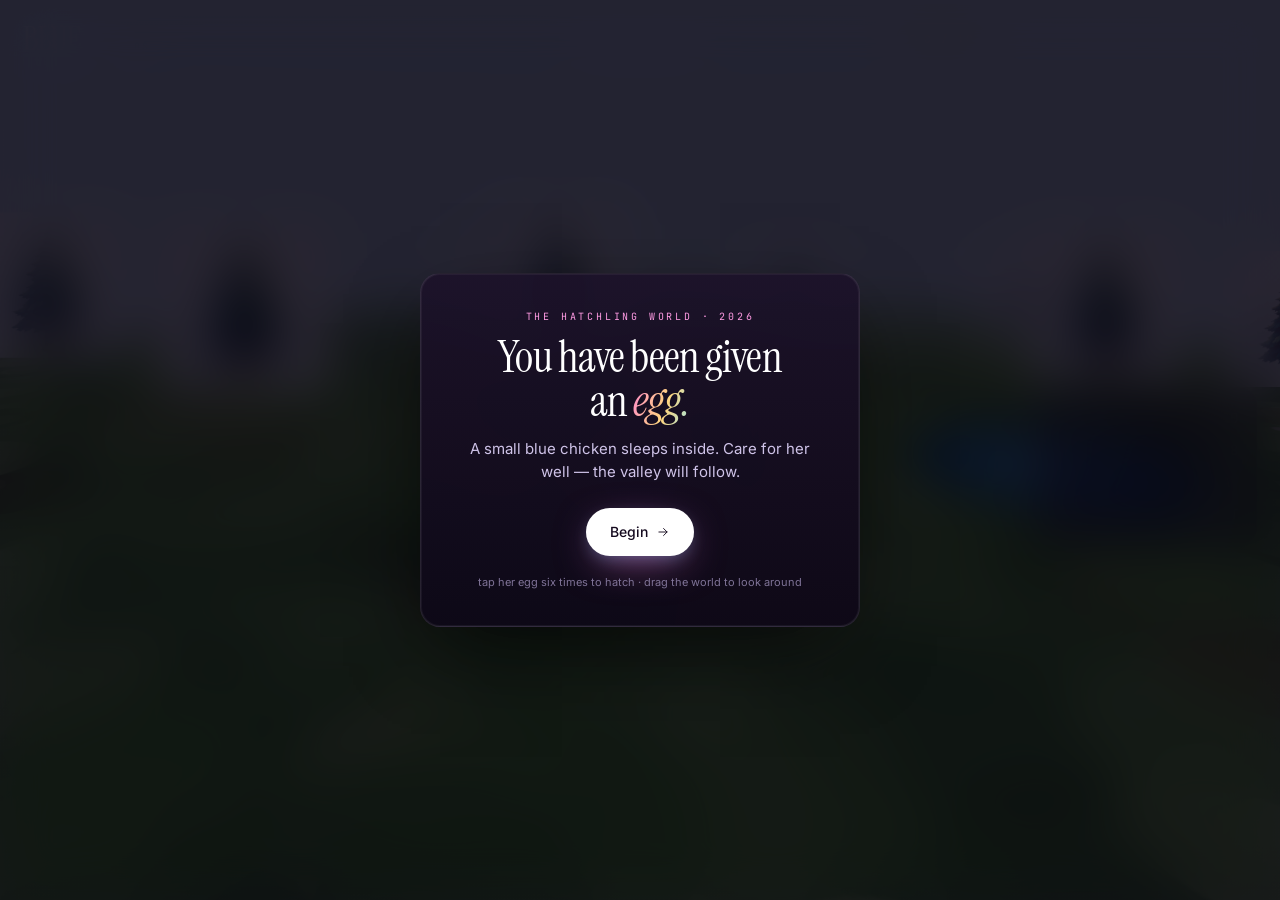
==== commit b674e5f9: "v2: V1 PRD UI flow fixes (paystub-close null-safe, updateJoyPill stub)" ====
--- a/v2/index.html
+++ b/v2/index.html
@@ -120,8 +120,11 @@
          div is the click hit target and floats over the canvas for raycasting. -->
     <div class="habitat" id="habitat" aria-label="The Hatchling Valley"></div>
 
-    <!-- Action bar: FEED / PLAY / PET / CLEAN / SLEEP (matches V1 verbatim). -->
-    <footer class="actions" id="careActions" hidden>
+    <!-- Action bar: FEED / PLAY / PET / CLEAN / SLEEP (matches V1 verbatim).
+         Carries the .care-actions alias too so playtest selectors targeting
+         either `.action[data-care=...]` or `.care-actions button[data-care=...]`
+         both work. -->
+    <footer class="actions care-actions" id="careActions" hidden>
       <button class="action" data-care="feed">
         <span class="action-glyph">🌾</span>
         <span class="action-name">FEED</span>
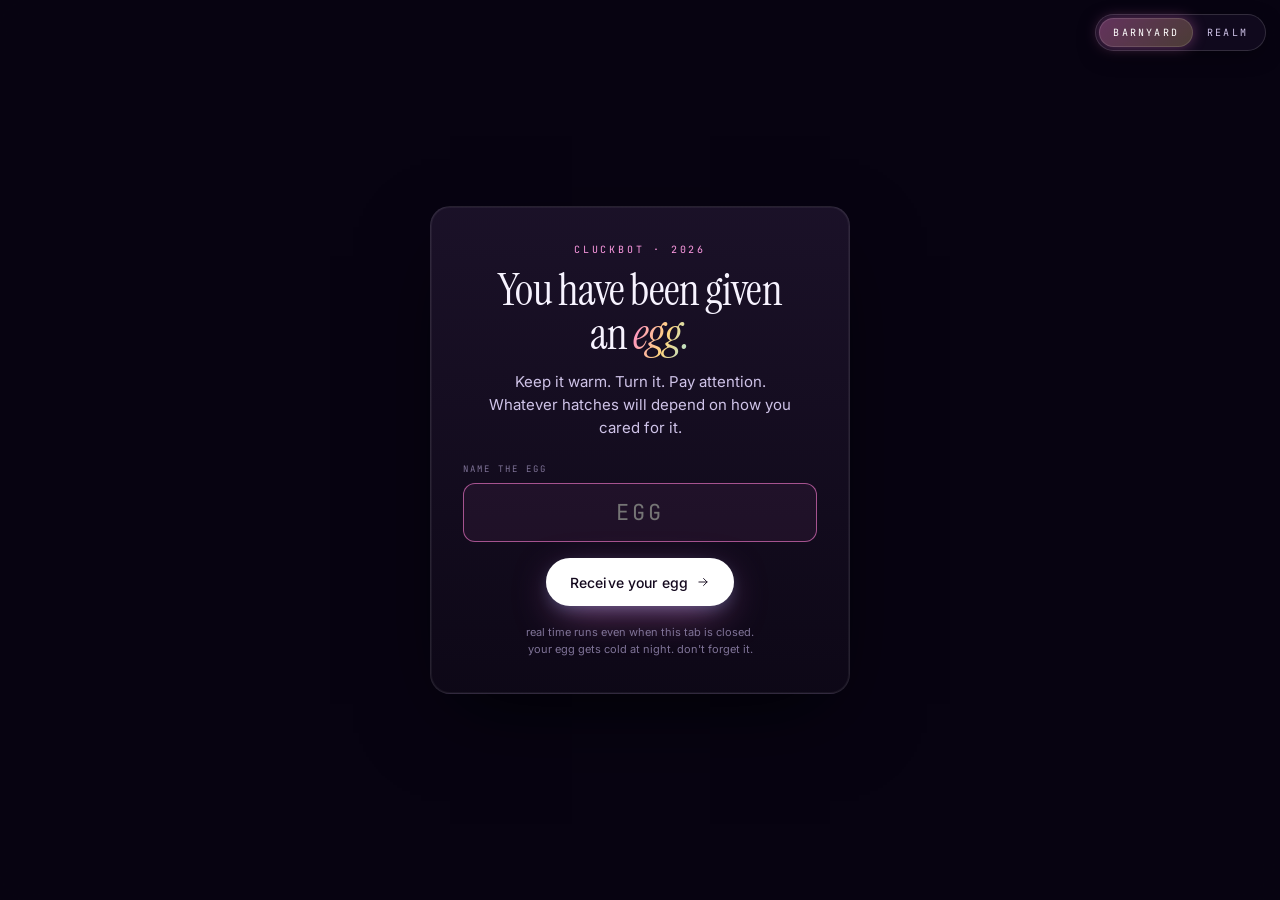
==== commit 95ac6d46: "v2: Part One — V1 Cluckbot as the main app + 3D Realm one click away Deploys feature branch 33b2398." ====
--- a/v2/index.html
+++ b/v2/index.html
@@ -4,257 +4,131 @@
   <meta charset="utf-8" />
   <meta name="viewport" content="width=device-width,initial-scale=1,viewport-fit=cover" />
   <meta name="theme-color" content="#0a0710" />
-  <title>The Hatchling World — care for Blue, unlock a valley</title>
-  <meta name="description" content="Care for Blue Chicken. As your bond grows, prize hatchlings arrive — each from a different soul." />
-
-  <!-- V1 typography (Cluckbot PRD). Falls back to system fonts if CDN blocked. -->
+  <title>The Hatchling World — Cluckbot + the Realm</title>
+  <meta name="description" content="Cluckbot the robot chicken lives in your barnyard. As you care for her, she lays eggs that travel to the Hatchling Realm — where they grow up before joining her back home." />
   <link rel="preconnect" href="https://fonts.googleapis.com" />
   <link rel="preconnect" href="https://fonts.gstatic.com" crossorigin />
   <link href="https://fonts.googleapis.com/css2?family=Inter:wght@300;400;500;600;700&family=Instrument+Serif:ital@0;1&family=JetBrains+Mono:wght@400;500;600&display=swap" rel="stylesheet" />
-  <link rel="stylesheet" href="styles.css" />
+  <style>
+    *,*::before,*::after { box-sizing: border-box; }
+    html, body {
+      margin: 0; padding: 0;
+      height: 100%;
+      background: #0a0710;
+      color: #f7f3ff;
+      font-family: 'Inter', system-ui, -apple-system, sans-serif;
+      overflow: hidden;
+    }
+    /* The two app frames stack; only the active one is visible. */
+    #frame-main, #frame-realm {
+      position: fixed;
+      inset: 0;
+      width: 100%;
+      height: 100%;
+      border: 0;
+      background: #0a0710;
+      transition: opacity .35s ease;
+    }
+    #frame-realm { opacity: 0; pointer-events: none; }
+    body.show-realm #frame-realm { opacity: 1; pointer-events: auto; }
+    body.show-realm #frame-main  { opacity: 0; pointer-events: none; }
 
-  <script type="importmap">
-  {
-    "imports": {
-      "three":          "./vendor/three.module.js",
-      "three/addons/":  "./vendor/"
+    /* Top-right view toggle floats above the iframes. */
+    .view-switch {
+      position: fixed;
+      top: max(14px, env(safe-area-inset-top));
+      right: 14px;
+      z-index: 9999;
+      display: inline-flex;
+      padding: 3px;
+      background: rgba(20,12,32,.78);
+      border: 1px solid rgba(255,255,255,.14);
+      border-radius: 999px;
+      backdrop-filter: blur(20px) saturate(1.4);
+      -webkit-backdrop-filter: blur(20px) saturate(1.4);
+      box-shadow: 0 6px 24px -8px rgba(0,0,0,.65);
     }
-  }
-  </script>
+    .view-switch button {
+      padding: 8px 14px;
+      border: 0;
+      background: transparent;
+      border-radius: 999px;
+      font-family: 'JetBrains Mono', monospace;
+      font-size: 10px;
+      letter-spacing: .22em;
+      color: #cfc3e8;
+      cursor: pointer;
+      transition: background .2s ease, color .2s ease, box-shadow .2s ease;
+    }
+    .view-switch button.active {
+      background: linear-gradient(135deg, rgba(255,127,214,.35), rgba(255,213,127,.25));
+      color: #fff;
+      box-shadow: 0 0 14px rgba(255,127,214,.35), 0 0 0 1px rgba(255,255,255,.12) inset;
+    }
+    .view-switch button:hover:not(.active) {
+      background: rgba(255,255,255,.06);
+      color: #fff;
+    }
+
+    /* Egg notification — pops when V1 lays an egg and the realm receives it. */
+    #egg-notice {
+      position: fixed;
+      top: max(14px, env(safe-area-inset-top));
+      left: 50%;
+      transform: translateX(-50%) translateY(-30px);
+      z-index: 9998;
+      padding: 10px 18px;
+      background: rgba(20,12,32,.85);
+      border: 1px solid rgba(255,213,127,.45);
+      border-radius: 999px;
+      font-family: 'JetBrains Mono', monospace;
+      font-size: 11px;
+      letter-spacing: .18em;
+      color: #ffd57f;
+      opacity: 0;
+      transition: opacity .35s ease, transform .35s cubic-bezier(.2,.8,.2,1);
+      pointer-events: none;
+      backdrop-filter: blur(20px) saturate(1.4);
+      -webkit-backdrop-filter: blur(20px) saturate(1.4);
+    }
+    #egg-notice.show {
+      opacity: 1;
+      transform: translateX(-50%) translateY(0);
+    }
+    #egg-notice button {
+      margin-left: 12px;
+      padding: 4px 10px;
+      border: 1px solid rgba(255,213,127,.55);
+      background: rgba(255,213,127,.12);
+      color: #ffd57f;
+      border-radius: 999px;
+      font: inherit;
+      cursor: pointer;
+      pointer-events: auto;
+    }
+    #egg-notice button:hover { background: rgba(255,213,127,.25); }
+  </style>
 </head>
 <body>
 
-  <!-- Subtle film grain over everything, V1-style. -->
-  <div id="grain" aria-hidden="true"></div>
+  <!-- Main view (V1 Cluckbot) and the 3D Realm both live in iframes so their
+       JS state stays cleanly partitioned. Bond/egg state flows between them
+       via localStorage and a setInterval watcher in router.js below. -->
+  <iframe id="frame-main"  src="./main/index.html"  title="Cluckbot — main view"></iframe>
+  <iframe id="frame-realm" src="./realm.html"       title="Hatchling Realm"></iframe>
 
-  <!-- The 3D scene sits behind the HUD chrome. Same canvas id main3d.js binds to. -->
-  <canvas id="webgl" aria-hidden="true"></canvas>
-
-  <!-- =================== WELCOME / NAMING (V1 style) =================== -->
-  <div id="welcome" class="modal" aria-modal="false">
-    <div class="modal-card">
-      <p class="kicker">the hatchling world · 2026</p>
-      <h1>You have been given<br/>an <em>egg.</em></h1>
-      <p class="lede">A small blue chicken sleeps inside. Care for her well — the valley will follow.</p>
-      <button id="welcome-go" class="cta" type="button">
-        <span class="cta-label">Begin
-          <svg viewBox="0 0 24 24" width="14" height="14" aria-hidden="true">
-            <path d="M5 12h14M13 6l6 6-6 6" fill="none" stroke="currentColor" stroke-width="1.6" stroke-linecap="round" stroke-linejoin="round"/>
-          </svg>
-        </span>
-      </button>
-      <p class="modal-hint">tap her egg six times to hatch · drag the world to look around</p>
-    </div>
+  <!-- Top-right toggle: BARNYARD (V1 Cluckbot) ↔ REALM (3D Hatchling Realm) -->
+  <div class="view-switch" role="tablist" aria-label="View">
+    <button id="btn-main"  class="active" type="button">BARNYARD</button>
+    <button id="btn-realm"               type="button">REALM</button>
   </div>
 
-  <!-- =================== MAIN STAGE =================== -->
-  <main id="stage" class="stage">
-
-    <!-- Topbar: BLUE / age / vibe / coins / quick buttons. -->
-    <header class="topbar">
-      <div class="top-left">
-        <h2 class="pet-name" id="petName">BLUE</h2>
-        <span class="pet-meta">
-          <span class="pet-stage" id="petStage">egg</span>
-          <span class="pet-age"   id="petAge">0s</span>
-        </span>
-      </div>
-      <div class="top-center">
-        <span class="vibe" id="petVibe">Tap her egg six times.</span>
-      </div>
-      <div class="top-right">
-        <span class="coin-balance" id="coinBalance" aria-label="Hatched count">
-          <span class="coin-icon" aria-hidden="true">◎</span>
-          <b id="coinCount">0 / 10</b>
-        </span>
-        <button id="codex-toggle" class="ghost" type="button">CODEX</button>
-        <button id="shop-toggle"  class="ghost" type="button">STORE</button>
-        <button id="audio-toggle" class="ghost" type="button">SOUND: OFF</button>
-        <button id="dev-toggle"   class="ghost" type="button" hidden>DEV</button>
-      </div>
-    </header>
-
-    <!-- Needs panel: 5 stat bars + bond. Surfaces from Blue's care.js. -->
-    <aside class="needs" id="careNeeds" aria-label="Blue's needs" hidden>
-      <div class="need" data-key="hunger">
-        <span class="need-icon" aria-hidden="true">⌬</span>
-        <span class="need-label">HUNGER</span>
-        <div class="need-bar"><i id="bar-hunger"></i></div>
-      </div>
-      <div class="need" data-key="energy">
-        <span class="need-icon" aria-hidden="true">◔</span>
-        <span class="need-label">ENERGY</span>
-        <div class="need-bar"><i id="bar-energy"></i></div>
-      </div>
-      <div class="need" data-key="happiness">
-        <span class="need-icon" aria-hidden="true">✿</span>
-        <span class="need-label">HAPPY</span>
-        <div class="need-bar"><i id="bar-happiness"></i></div>
-      </div>
-      <div class="need" data-key="cleanliness">
-        <span class="need-icon" aria-hidden="true">≈</span>
-        <span class="need-label">CLEAN</span>
-        <div class="need-bar"><i id="bar-cleanliness"></i></div>
-      </div>
-      <div class="need critical" data-key="sanity">
-        <span class="need-icon" aria-hidden="true">◉</span>
-        <span class="need-label">CALM</span>
-        <div class="need-bar"><i id="bar-sanity"></i></div>
-      </div>
-      <div class="need bond" data-key="bond">
-        <span class="need-icon" aria-hidden="true">♡</span>
-        <span class="need-label">BOND</span>
-        <div class="need-bar"><i id="bar-bond"></i></div>
-      </div>
-    </aside>
-
-    <!-- Right: world stats (BOND / HATCHED / NEXT PRIZE / EVENT). -->
-    <aside class="stats" aria-label="World stats">
-      <div class="stat"><span class="stat-label">HATCHED</span><span class="stat-value" id="stat-hatched">0 / 10</span></div>
-      <div class="stat"><span class="stat-label">NEXT</span><span class="stat-value" id="stat-next">—</span></div>
-      <div class="stat"><span class="stat-label">TIME</span><span class="stat-value" id="stat-time">DAY</span></div>
-      <div class="stat"><span class="stat-label">EVENT</span><span class="stat-value" id="stat-event">QUIET</span></div>
-    </aside>
-
-    <!-- Habitat — the 3D world is rendered to the webgl canvas behind. This
-         div is the click hit target and floats over the canvas for raycasting. -->
-    <div class="habitat" id="habitat" aria-label="The Hatchling Valley"></div>
-
-    <!-- Action bar: FEED / PLAY / PET / CLEAN / SLEEP (matches V1 verbatim).
-         Carries the .care-actions alias too so playtest selectors targeting
-         either `.action[data-care=...]` or `.care-actions button[data-care=...]`
-         both work. -->
-    <footer class="actions care-actions" id="careActions" hidden>
-      <button class="action" data-care="feed">
-        <span class="action-glyph">🌾</span>
-        <span class="action-name">FEED</span>
-      </button>
-      <button class="action" data-care="play">
-        <span class="action-glyph">⚐</span>
-        <span class="action-name">PLAY</span>
-      </button>
-      <button class="action" data-care="pet">
-        <span class="action-glyph">♡</span>
-        <span class="action-name">PET</span>
-      </button>
-      <button class="action" data-care="clean">
-        <span class="action-glyph">⌫</span>
-        <span class="action-name">CLEAN</span>
-      </button>
-      <button class="action" data-care="sleep">
-        <span class="action-glyph">☾</span>
-        <span class="action-name">SLEEP</span>
-      </button>
-    </footer>
-
-    <div class="float-msg" id="floatMsg" aria-live="polite"></div>
-  </main>
-
-  <!-- =================== HATCH REVEAL MODAL (V1-style card) =================== -->
-  <div id="reveal" class="modal" hidden aria-modal="true">
-    <div class="modal-card reveal-card">
-      <p class="kicker">it hatched</p>
-      <img id="reveal-portrait" class="reveal-portrait" alt="" />
-      <h1 id="reveal-name">Blue</h1>
-      <p class="variant-tag" id="reveal-role">Hatchling Keeper</p>
-      <p class="lede" id="reveal-story"></p>
-      <button id="reveal-go" class="cta" type="button">
-        <span class="cta-label">Continue</span>
-      </button>
-    </div>
+  <!-- "Blue laid an egg — visit the realm" prompt -->
+  <div id="egg-notice" role="status" aria-live="polite">
+    <span id="egg-notice-text">Blue laid an egg — it's in the Realm.</span>
+    <button id="egg-notice-go">VISIT</button>
   </div>
 
-  <!-- =================== CODEX MODAL =================== -->
-  <div id="codex" class="modal" hidden aria-modal="true">
-    <div class="modal-card codex-card">
-      <header class="shop-head">
-        <div>
-          <p class="kicker">field journal</p>
-          <h2 id="codex-name">Blue</h2>
-        </div>
-        <button id="codex-close" class="ghost" type="button">CLOSE</button>
-      </header>
-      <div class="codex-body">
-        <div class="codex-left">
-          <img id="codex-portrait" class="codex-portrait" alt="" />
-          <p class="variant-tag" id="codex-role"></p>
-          <p class="lede" id="codex-story"></p>
-        </div>
-        <div class="codex-right">
-          <p class="shop-category-name">DISCOVERIES</p>
-          <ol id="codex-discoveries" class="codex-discoveries"></ol>
-          <p class="shop-category-name" style="margin-top:18px">SOULS</p>
-          <div id="codex-thumbs" class="codex-thumbs"></div>
-        </div>
-      </div>
-    </div>
-  </div>
-
-  <!-- =================== SHOP MODAL =================== -->
-  <div id="shop" class="modal" hidden aria-modal="true">
-    <div class="modal-card shop-card">
-      <header class="shop-head">
-        <div>
-          <p class="kicker">accelerator store</p>
-          <h2>Tend the valley faster</h2>
-        </div>
-        <button id="shop-close" class="ghost" type="button">CLOSE</button>
-      </header>
-      <div id="shop-grid" class="shop-grid"></div>
-      <p class="modal-hint" style="margin-top: 18px;">Stripe Payment Links not configured — purchases stub a pretend-pay dialog and grant items client-side.</p>
-    </div>
-  </div>
-
-  <!-- =================== STRIPE STUB (pretend pay) =================== -->
-  <div id="paystub" class="modal" hidden aria-modal="true">
-    <div class="modal-card paystub-card">
-      <p class="kicker" id="paystub-title">Confirm purchase</p>
-      <p class="lede" id="paystub-body"></p>
-      <div class="paystub-buttons">
-        <button id="paystub-cancel" class="ghost" type="button">CANCEL</button>
-        <button id="paystub-confirm" class="cta" type="button">
-          <span class="cta-label">Pretend-Pay $<span id="paystub-amount">0.00</span></span>
-        </button>
-      </div>
-    </div>
-  </div>
-
-  <!-- =================== DEV PANEL =================== -->
-  <aside id="devpanel" hidden>
-    <header><strong>Dev</strong><button id="devpanel-close" aria-label="Close">×</button></header>
-    <section>
-      <h4>Time</h4>
-      <button data-dev="skipphase">Skip phase</button>
-      <button data-dev="cycle">→ Night</button>
-      <button data-dev="fasttime">10× time</button>
-    </section>
-    <section>
-      <h4>Care</h4>
-      <button data-dev="hatchblue">Hatch Blue</button>
-      <button data-dev="bondmax">Bond = 100</button>
-      <button data-dev="joyall">Joy +1 all</button>
-      <button data-dev="solis">Summon Solis</button>
-    </section>
-    <section>
-      <h4>Events</h4>
-      <button data-event="ufo">UFO</button>
-      <button data-event="wolf">Wolf</button>
-      <button data-event="winter">Winter</button>
-      <button data-event="auroraBorealis">Aurora</button>
-      <button data-event="meteor">Meteors</button>
-      <button data-event="eclipse">Eclipse</button>
-    </section>
-    <section>
-      <h4>Shop</h4>
-      <button data-dev="freeacc">+5 each</button>
-      <button data-dev="opacc">Open</button>
-    </section>
-    <section>
-      <h4>Save</h4>
-      <button data-dev="reset">Reset (reload)</button>
-    </section>
-  </aside>
-
-  <script type="module" src="main3d.js"></script>
+  <script src="./router.js"></script>
 </body>
 </html>
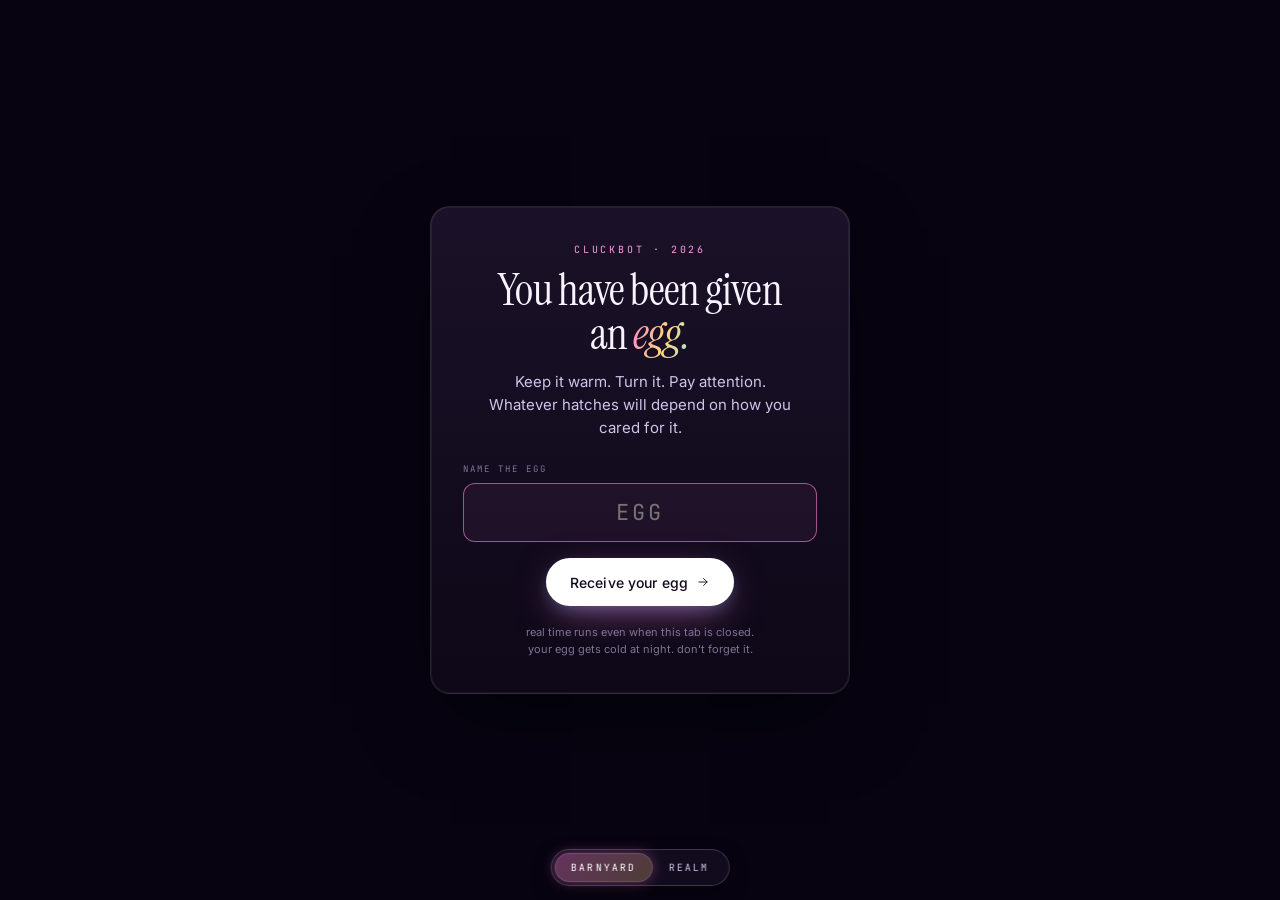
==== commit 5ae221cb: "v2: Fix flock-over-modal, top-menu overlap, idle auto-swing into realm Deploys feature branch 97af5a" ====
--- a/v2/index.html
+++ b/v2/index.html
@@ -36,20 +36,21 @@
     /* Top-right view toggle floats above the iframes. */
     .view-switch {
       position: fixed;
-      top: max(14px, env(safe-area-inset-top));
-      right: 14px;
+      bottom: max(14px, env(safe-area-inset-bottom));
+      left: 50%;
+      transform: translateX(-50%);
       z-index: 9999;
       display: inline-flex;
       padding: 3px;
-      background: rgba(20,12,32,.78);
-      border: 1px solid rgba(255,255,255,.14);
+      background: rgba(20,12,32,.92);
+      border: 1px solid rgba(255,255,255,.18);
       border-radius: 999px;
       backdrop-filter: blur(20px) saturate(1.4);
       -webkit-backdrop-filter: blur(20px) saturate(1.4);
-      box-shadow: 0 6px 24px -8px rgba(0,0,0,.65);
+      box-shadow: 0 8px 26px -8px rgba(0,0,0,.75);
     }
     .view-switch button {
-      padding: 8px 14px;
+      padding: 8px 16px;
       border: 0;
       background: transparent;
       border-radius: 999px;
@@ -70,12 +71,14 @@
       color: #fff;
     }
 
-    /* Egg notification — pops when V1 lays an egg and the realm receives it. */
+    /* Egg notification — pops when V1 lays an egg and the realm receives it.
+       Anchored to the bottom-center next to the view-switch so it never
+       collides with V1's topbar at the top of the screen. */
     #egg-notice {
       position: fixed;
-      top: max(14px, env(safe-area-inset-top));
+      bottom: max(70px, calc(env(safe-area-inset-bottom) + 60px));
       left: 50%;
-      transform: translateX(-50%) translateY(-30px);
+      transform: translateX(-50%) translateY(30px);
       z-index: 9998;
       padding: 10px 18px;
       background: rgba(20,12,32,.85);
@@ -95,6 +98,7 @@
       opacity: 1;
       transform: translateX(-50%) translateY(0);
     }
+    body.show-realm #egg-notice { display: none; }
     #egg-notice button {
       margin-left: 12px;
       padding: 4px 10px;
@@ -107,6 +111,90 @@
       pointer-events: auto;
     }
     #egg-notice button:hover { background: rgba(255,213,127,.25); }
+
+    /* Graduate notice — anchored to the bottom-center, above the egg
+       notice and view switch, so the V1 topbar at the top stays clear. */
+    #grad-notice {
+      position: fixed;
+      bottom: max(116px, calc(env(safe-area-inset-bottom) + 110px));
+      left: 50%;
+      transform: translateX(-50%) translateY(30px);
+      z-index: 9997;
+      padding: 10px 18px;
+      background: rgba(20,12,32,.85);
+      border: 1px solid rgba(141, 243, 108, .55);
+      border-radius: 999px;
+      font-family: 'JetBrains Mono', monospace;
+      font-size: 11px;
+      letter-spacing: .18em;
+      color: #b8f5a0;
+      opacity: 0;
+      transition: opacity .35s ease, transform .35s cubic-bezier(.2,.8,.2,1);
+      pointer-events: none;
+      backdrop-filter: blur(20px) saturate(1.4);
+      -webkit-backdrop-filter: blur(20px) saturate(1.4);
+    }
+    #grad-notice.show {
+      opacity: 1;
+      transform: translateX(-50%) translateY(0);
+    }
+    body.show-realm #grad-notice { display: none; }
+
+    /* Wandering flock — each graduate is a portrait sprite that drifts
+       across the barnyard, hops, and pops emoji thought-bubbles. Hidden
+       when REALM is active. The container is full-screen but transparent;
+       each .flock-member is absolutely positioned and animated by router.js. */
+    #flock-layer {
+      position: fixed;
+      inset: 0;
+      z-index: 8;
+      pointer-events: none;
+      overflow: hidden;
+    }
+    body.show-realm #flock-layer { display: none; }
+    .flock-member {
+      position: absolute;
+      width: 44px; height: 44px;
+      border-radius: 50%;
+      object-fit: cover;
+      border: 2px solid rgba(141, 243, 108, .6);
+      background: rgba(141, 243, 108, .08);
+      box-shadow: 0 0 12px rgba(141, 243, 108, .45),
+                  0 4px 14px -4px rgba(0,0,0,.6);
+      transition: border-color .35s ease, box-shadow .35s ease;
+      pointer-events: auto;
+      cursor: pointer;
+      will-change: transform;
+    }
+    .flock-member.fresh {
+      animation: flockArrive 1.1s cubic-bezier(.2,.8,.2,1);
+    }
+    @keyframes flockArrive {
+      0%   { transform: scale(0) translateY(-30px); opacity: 0; }
+      55%  { transform: scale(1.18) translateY(0); opacity: 1; }
+      100% { transform: scale(1) translateY(0); opacity: 1; }
+    }
+    /* Mood-coded outlines */
+    .flock-member.mood-happy   { border-color: rgba(141, 243, 108, .75); box-shadow: 0 0 18px rgba(141,243,108,.6), 0 6px 20px -6px rgba(0,0,0,.6); }
+    .flock-member.mood-hungry  { border-color: rgba(255, 184,  74, .75); box-shadow: 0 0 18px rgba(255,184,74,.6),  0 6px 20px -6px rgba(0,0,0,.6); }
+    .flock-member.mood-sad     { border-color: rgba(125, 200, 255, .75); box-shadow: 0 0 18px rgba(125,200,255,.6), 0 6px 20px -6px rgba(0,0,0,.6); }
+    .flock-member.mood-tired   { border-color: rgba(200, 144, 255, .75); box-shadow: 0 0 18px rgba(200,144,255,.6), 0 6px 20px -6px rgba(0,0,0,.6); }
+    .flock-member.mood-playful { border-color: rgba(255, 158, 199, .75); box-shadow: 0 0 18px rgba(255,158,199,.6), 0 6px 20px -6px rgba(0,0,0,.6); }
+    /* Thought bubble */
+    .flock-emote {
+      position: absolute;
+      font-size: 24px;
+      filter: drop-shadow(0 2px 6px rgba(0,0,0,.6));
+      animation: emoteFloat 1.8s ease-out forwards;
+      pointer-events: none;
+      z-index: 9;
+    }
+    @keyframes emoteFloat {
+      0%   { opacity: 0; transform: translate(-50%, 0) scale(.7); }
+      20%  { opacity: 1; transform: translate(-50%, -10px) scale(1); }
+      80%  { opacity: 1; transform: translate(-50%, -40px) scale(1); }
+      100% { opacity: 0; transform: translate(-50%, -60px) scale(.9); }
+    }
   </style>
 </head>
 <body>
@@ -129,6 +217,13 @@
     <button id="egg-notice-go">VISIT</button>
   </div>
 
+  <!-- "X has grown up — joining Blue at the barnyard" notice -->
+  <div id="grad-notice" role="status" aria-live="polite"></div>
+
+  <!-- Wandering flock — each graduate is a portrait sprite that drifts
+       across the barnyard, animated by router.js. Hidden in REALM view. -->
+  <div id="flock-layer" aria-label="Returned hatchlings"></div>
+
   <script src="./router.js"></script>
 </body>
 </html>
